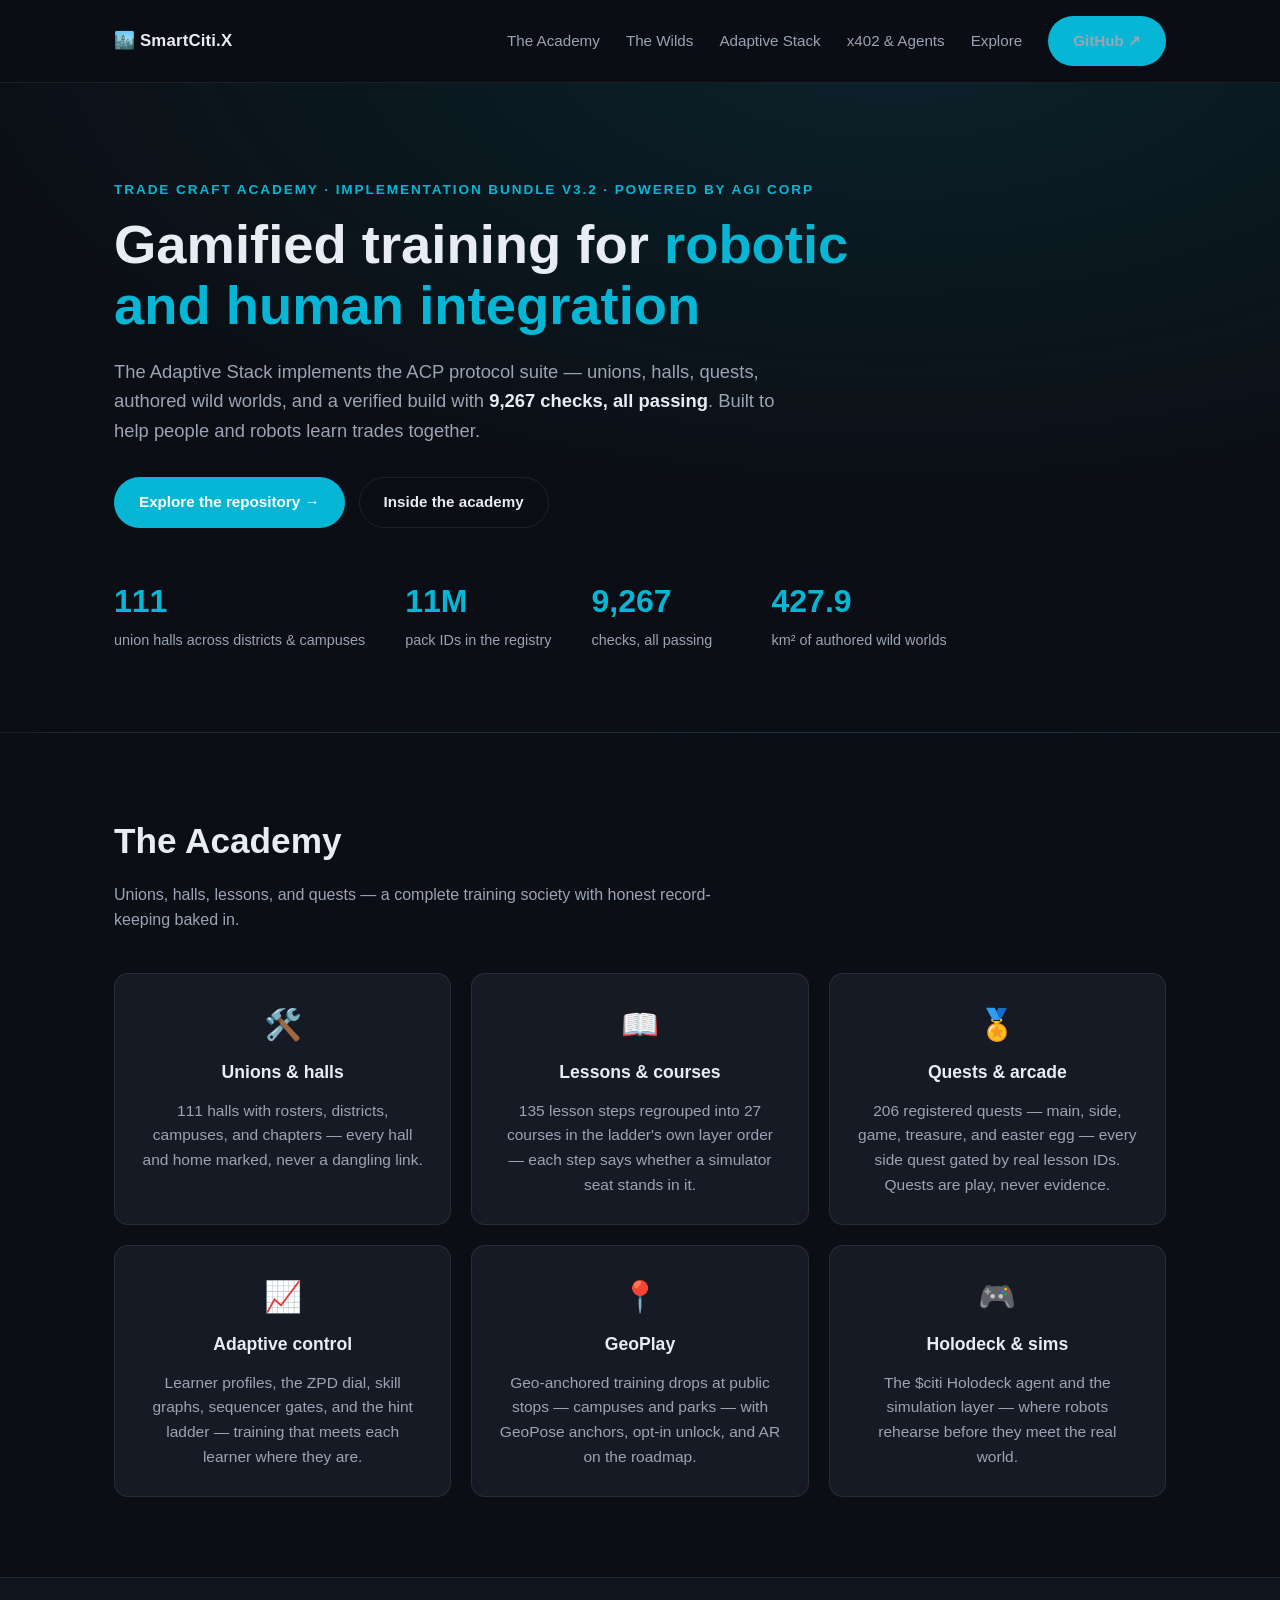
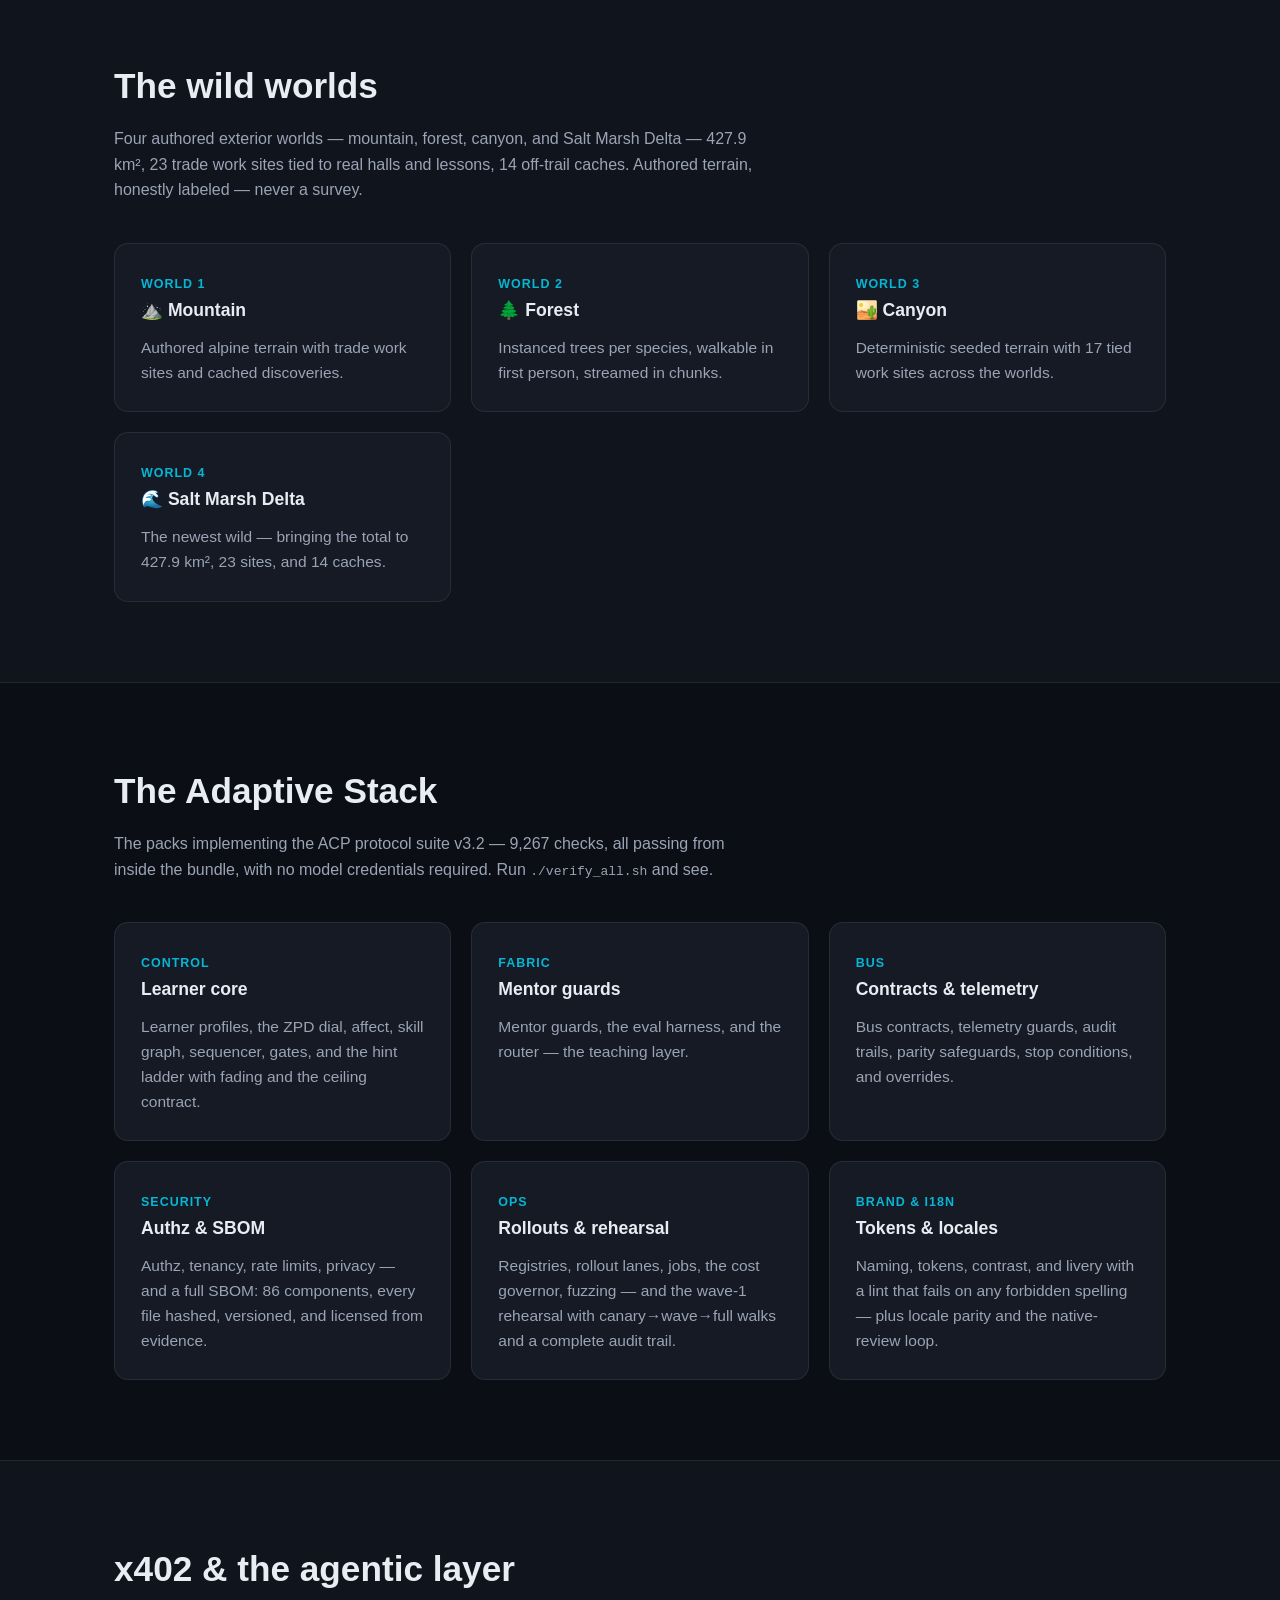
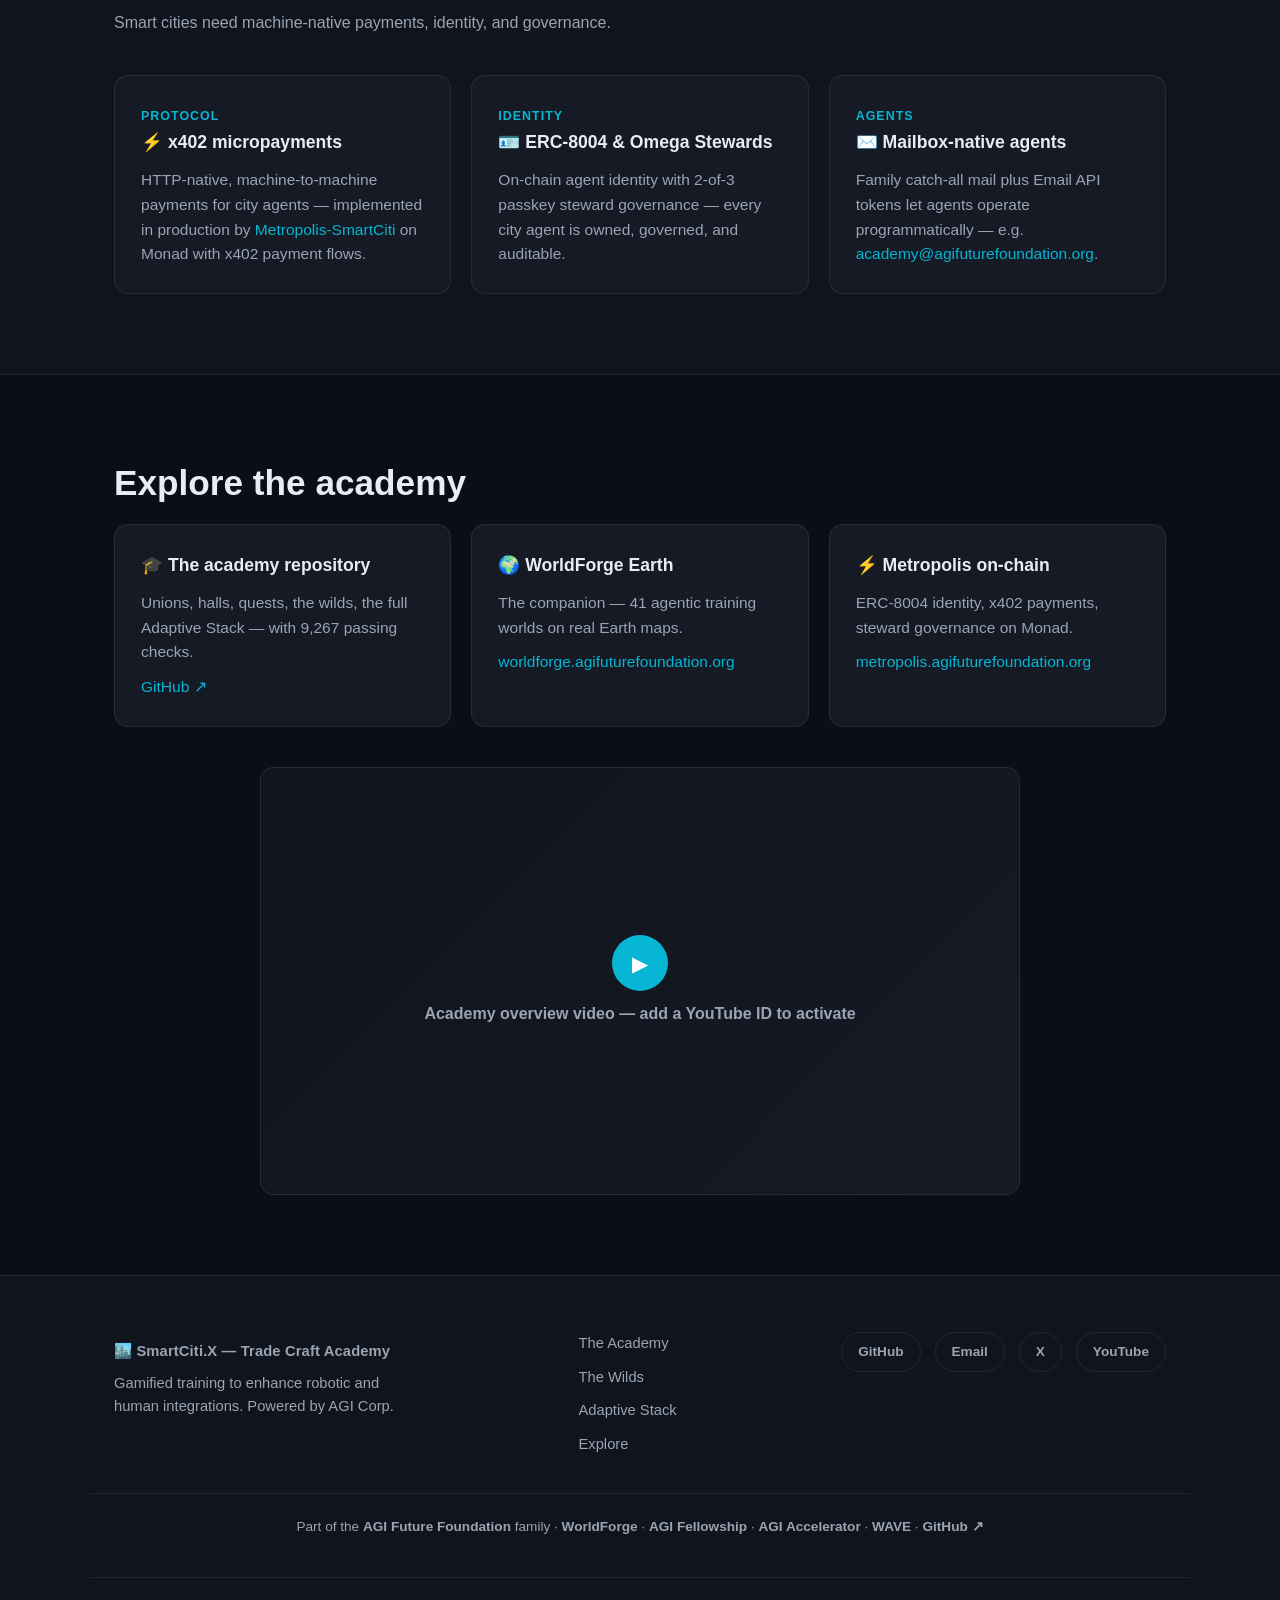
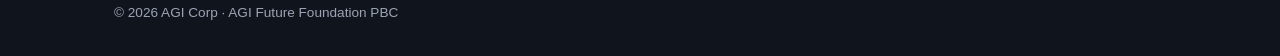
==== index.html @ 1158f3a8 "Initial commit: SmartCiti.X Trade Craft Academy site — unions, wilds, Adaptive Stack, x402 agent lay" ====
<!DOCTYPE html>
<html lang="en">
<head>
  <meta charset="UTF-8" />
  <meta name="viewport" content="width=device-width, initial-scale=1.0" />
  <title>SmartCiti.X — Trade Craft Academy</title>
  <meta name="description" content="SmartCiti.X Trade Craft Academy — gamified training to enhance robotic and human integrations. 111 union halls, authored wilds worlds, quests, and the Adaptive Stack. Powered by AGI Corp." />
  <link rel="stylesheet" href="styles.css" />
</head>
<body>
  <header class="site-header">
    <nav class="nav container">
      <a class="brand" href="#top">🏙️ SmartCiti.X</a>
      <button class="nav-toggle" aria-label="Toggle menu" aria-expanded="false"><span></span><span></span><span></span></button>
      <ul class="nav-links" id="navLinks">
        <li><a href="#academy">The Academy</a></li>
        <li><a href="#wilds">The Wilds</a></li>
        <li><a href="#stack">Adaptive Stack</a></li>
        <li><a href="#protocol">x402 &amp; Agents</a></li>
        <li><a href="#explore">Explore</a></li>
        <li><a href="https://github.com/AGIFutureFoundation/SmartCiti.X" target="_blank" rel="noopener" class="btn btn-primary">GitHub ↗</a></li>
      </ul>
    </nav>
  </header>

  <main id="top">
    <!-- HERO -->
    <section class="hero">
      <div class="container hero-inner">
        <p class="eyebrow">Trade Craft Academy · implementation bundle v3.2 · powered by AGI Corp</p>
        <h1>Gamified training for <span class="accent">robotic and human integration</span></h1>
        <p class="lead">The Adaptive Stack implements the ACP protocol suite — unions, halls, quests, authored wild worlds, and a verified build with <strong>9,267 checks, all passing</strong>. Built to help people and robots learn trades together.</p>
        <div class="hero-actions">
          <a href="https://github.com/AGIFutureFoundation/SmartCiti.X" target="_blank" rel="noopener" class="btn btn-primary">Explore the repository →</a>
          <a href="#academy" class="btn btn-ghost">Inside the academy</a>
        </div>
        <div class="stats-grid">
          <div class="stat"><span class="stat-number">111</span><span class="stat-label">union halls across districts &amp; campuses</span></div>
          <div class="stat"><span class="stat-number">11M</span><span class="stat-label">pack IDs in the registry</span></div>
          <div class="stat"><span class="stat-number">9,267</span><span class="stat-label">checks, all passing</span></div>
          <div class="stat"><span class="stat-number">427.9</span><span class="stat-label">km² of authored wild worlds</span></div>
        </div>
      </div>
    </section>

    <!-- THE ACADEMY -->
    <section id="academy" class="section">
      <div class="container">
        <h2 class="section-title">The Academy</h2>
        <p class="section-sub">Unions, halls, lessons, and quests — a complete training society with honest record-keeping baked in.</p>
        <div class="grid-3">
          <article class="card mechanism"><div class="mech-icon">🛠️</div><h3>Unions &amp; halls</h3><p>111 halls with rosters, districts, campuses, and chapters — every hall and home marked, never a dangling link.</p></article>
          <article class="card mechanism"><div class="mech-icon">📖</div><h3>Lessons &amp; courses</h3><p>135 lesson steps regrouped into 27 courses in the ladder's own layer order — each step says whether a simulator seat stands in it.</p></article>
          <article class="card mechanism"><div class="mech-icon">🏅</div><h3>Quests &amp; arcade</h3><p>206 registered quests — main, side, game, treasure, and easter egg — every side quest gated by real lesson IDs. Quests are play, never evidence.</p></article>
          <article class="card mechanism"><div class="mech-icon">📈</div><h3>Adaptive control</h3><p>Learner profiles, the ZPD dial, skill graphs, sequencer gates, and the hint ladder — training that meets each learner where they are.</p></article>
          <article class="card mechanism"><div class="mech-icon">📍</div><h3>GeoPlay</h3><p>Geo-anchored training drops at public stops — campuses and parks — with GeoPose anchors, opt-in unlock, and AR on the roadmap.</p></article>
          <article class="card mechanism"><div class="mech-icon">🎮</div><h3>Holodeck &amp; sims</h3><p>The $citi Holodeck agent and the simulation layer — where robots rehearse before they meet the real world.</p></article>
        </div>
      </div>
    </section>
    <!-- THE WILDS -->
    <section id="wilds" class="section section-alt">
      <div class="container">
        <h2 class="section-title">The wild worlds</h2>
        <p class="section-sub">Four authored exterior worlds — mountain, forest, canyon, and Salt Marsh Delta — 427.9 km², 23 trade work sites tied to real halls and lessons, 14 off-trail caches. Authored terrain, honestly labeled — never a survey.</p>
        <div class="grid-3">
          <article class="card"><span class="article-cat">World 1</span><h3>⛰️ Mountain</h3><p>Authored alpine terrain with trade work sites and cached discoveries.</p></article>
          <article class="card"><span class="article-cat">World 2</span><h3>🌲 Forest</h3><p>Instanced trees per species, walkable in first person, streamed in chunks.</p></article>
          <article class="card"><span class="article-cat">World 3</span><h3>🏜️ Canyon</h3><p>Deterministic seeded terrain with 17 tied work sites across the worlds.</p></article>
          <article class="card"><span class="article-cat">World 4</span><h3>🌊 Salt Marsh Delta</h3><p>The newest wild — bringing the total to 427.9 km², 23 sites, and 14 caches.</p></article>
        </div>
      </div>
    </section>

    <!-- THE ADAPTIVE STACK -->
    <section id="stack" class="section">
      <div class="container">
        <h2 class="section-title">The Adaptive Stack</h2>
        <p class="section-sub">The packs implementing the ACP protocol suite v3.2 — 9,267 checks, all passing from inside the bundle, with no model credentials required. Run <code>./verify_all.sh</code> and see.</p>
        <div class="grid-3">
          <article class="card"><span class="article-cat">Control</span><h3>Learner core</h3><p>Learner profiles, the ZPD dial, affect, skill graph, sequencer, gates, and the hint ladder with fading and the ceiling contract.</p></article>
          <article class="card"><span class="article-cat">Fabric</span><h3>Mentor guards</h3><p>Mentor guards, the eval harness, and the router — the teaching layer.</p></article>
          <article class="card"><span class="article-cat">Bus</span><h3>Contracts &amp; telemetry</h3><p>Bus contracts, telemetry guards, audit trails, parity safeguards, stop conditions, and overrides.</p></article>
          <article class="card"><span class="article-cat">Security</span><h3>Authz &amp; SBOM</h3><p>Authz, tenancy, rate limits, privacy — and a full SBOM: 86 components, every file hashed, versioned, and licensed from evidence.</p></article>
          <article class="card"><span class="article-cat">Ops</span><h3>Rollouts &amp; rehearsal</h3><p>Registries, rollout lanes, jobs, the cost governor, fuzzing — and the wave-1 rehearsal with canary→wave→full walks and a complete audit trail.</p></article>
          <article class="card"><span class="article-cat">Brand &amp; i18n</span><h3>Tokens &amp; locales</h3><p>Naming, tokens, contrast, and livery with a lint that fails on any forbidden spelling — plus locale parity and the native-review loop.</p></article>
        </div>
      </div>
    </section>

    <!-- x402 & AGENTS -->
    <section id="protocol" class="section section-alt">
      <div class="container">
        <h2 class="section-title">x402 &amp; the agentic layer</h2>
        <p class="section-sub">Smart cities need machine-native payments, identity, and governance.</p>
        <div class="grid-3">
          <article class="card"><span class="article-cat">Protocol</span><h3>⚡ x402 micropayments</h3><p>HTTP-native, machine-to-machine payments for city agents — implemented in production by <a href="https://github.com/AGIFutureFoundation/Metropolis-SmartCiti" target="_blank" rel="noopener">Metropolis-SmartCiti</a> on Monad with x402 payment flows.</p></article>
          <article class="card"><span class="article-cat">Identity</span><h3>🪪 ERC-8004 &amp; Omega Stewards</h3><p>On-chain agent identity with 2-of-3 passkey steward governance — every city agent is owned, governed, and auditable.</p></article>
          <article class="card"><span class="article-cat">Agents</span><h3>✉️ Mailbox-native agents</h3><p>Family catch-all mail plus Email API tokens let agents operate programmatically — e.g. <a href="mailto:academy@agifuturefoundation.org">academy@agifuturefoundation.org</a>.</p></article>
        </div>
      </div>
    </section>
    <!-- EXPLORE -->
    <section id="explore" class="section">
      <div class="container">
        <h2 class="section-title">Explore the academy</h2>
        <div class="grid-3">
          <article class="card"><h3>🎓 The academy repository</h3><p>Unions, halls, quests, the wilds, the full Adaptive Stack — with 9,267 passing checks.</p><p style="margin-top:10px"><a href="https://github.com/AGIFutureFoundation/SmartCiti.X" target="_blank" rel="noopener">GitHub ↗</a></p></article>
          <article class="card"><h3>🌍 WorldForge Earth</h3><p>The companion — 41 agentic training worlds on real Earth maps.</p><p style="margin-top:10px"><a href="https://worldforge.agifuturefoundation.org">worldforge.agifuturefoundation.org</a></p></article>
          <article class="card"><h3>⚡ Metropolis on-chain</h3><p>ERC-8004 identity, x402 payments, steward governance on Monad.</p><p style="margin-top:10px"><a href="https://metropolis.agifuturefoundation.org">metropolis.agifuturefoundation.org</a></p></article>
        </div>
        <div class="embed-card" data-youtube-id="" style="max-width:760px;margin:40px auto 0">
          <div class="embed-facade"><span class="embed-play">▶</span><p>Academy overview video — add a YouTube ID to activate</p></div>
        </div>
      </div>
    </section>
  </main>

  <footer class="site-footer">
    <div class="container footer-inner">
      <div class="footer-brand">
        <p class="brand">🏙️ SmartCiti.X — Trade Craft Academy</p>
        <p>Gamified training to enhance robotic and human integrations. Powered by AGI Corp.</p>
      </div>
      <nav class="footer-nav">
        <a href="#academy">The Academy</a><a href="#wilds">The Wilds</a><a href="#stack">Adaptive Stack</a><a href="#explore">Explore</a>
      </nav>
      <div class="social-links">
        <a href="https://github.com/AGIFutureFoundation/SmartCiti.X" aria-label="GitHub" rel="noopener" target="_blank">GitHub</a>
        <a href="mailto:academy@agifuturefoundation.org">Email</a>
        <a href="#" aria-label="X (Twitter)" rel="noopener" target="_blank">X</a>
        <a href="#" aria-label="YouTube" rel="noopener" target="_blank">YouTube</a>
      </div>
    </div>
    <div class="container family-bar">
      <p>Part of the <a href="https://agifuturefoundation.org">AGI Future Foundation</a> family · <a href="https://worldforge.agifuturefoundation.org">WorldForge</a> · <a href="https://agifellowship.church">AGI Fellowship</a> · <a href="https://agi.lease">AGI Accelerator</a> · <a href="https://bioacoustics.cloud">WAVE</a> · <a href="https://github.com/AGIFutureFoundation">GitHub ↗</a></p>
    </div>
    <div class="container footer-bottom"><p>© 2026 AGI Corp · AGI Future Foundation PBC</p></div>
  </footer>
  <script src="script.js"></script>
</body>
</html>
---- styles.css ----
/* ============ AGI Future Foundation — shared site styles ============ */
:root {
  --accent: #06b6d4;
  --accent-soft: rgba(6, 182, 212, 0.12);
  --bg: #0b0e14;
  --bg-alt: #10141d;
  --panel: #151a24;
  --border: rgba(255, 255, 255, 0.08);
  --text: #e8ecf3;
  --text-muted: #9aa4b5;
  --danger: #ff6b6b;
  --success: #2ecc8f;
  --radius: 14px;
  --maxw: 1100px;
}
* { margin: 0; padding: 0; box-sizing: border-box; }
html { scroll-behavior: smooth; }
body {
  font-family: "Inter", -apple-system, BlinkMacSystemFont, "Segoe UI", Roboto, sans-serif;
  background: var(--bg); color: var(--text); line-height: 1.6;
  -webkit-font-smoothing: antialiased;
}
.container { max-width: var(--maxw); margin: 0 auto; padding: 0 24px; }
a { color: var(--accent); text-decoration: none; }
.accent { color: var(--accent); }

/* ---- Header / Nav ---- */
.site-header {
  position: sticky; top: 0; z-index: 50;
  background: rgba(11, 14, 20, 0.85); backdrop-filter: blur(12px);
  border-bottom: 1px solid var(--border);
}
.nav { display: flex; align-items: center; justify-content: space-between; padding: 16px 24px; }
.brand { font-weight: 700; color: var(--text); font-size: 1.05rem; letter-spacing: 0.01em; }
.nav-links { display: flex; align-items: center; gap: 26px; list-style: none; }
.nav-links a { color: var(--text-muted); font-size: 0.95rem; transition: color 0.2s; }
.nav-links a:hover { color: var(--text); }
.nav-toggle { display: none; background: none; border: 0; cursor: pointer; }
.nav-toggle span { display: block; width: 22px; height: 2px; background: var(--text); margin: 5px 0; }

/* ---- Buttons ---- */
.btn {
  display: inline-block; padding: 12px 24px; border-radius: 999px;
  font-weight: 600; font-size: 0.95rem; border: 1px solid transparent;
  cursor: pointer; transition: transform 0.15s, background 0.2s, border-color 0.2s;
}
.btn:hover { transform: translateY(-2px); }
.btn-primary { background: var(--accent); color: #fff; }
.btn-primary:hover { background: var(--accent); filter: brightness(1.1); }
.btn-ghost { border-color: var(--border); color: var(--text); }
.btn-ghost:hover { border-color: var(--accent); color: var(--accent); }

/* ---- Hero ---- */
.hero {
  padding: 96px 0 80px;
  background:
    radial-gradient(1000px 500px at 70% -10%, var(--accent-soft), transparent),
    var(--bg);
  border-bottom: 1px solid var(--border);
}
.eyebrow { color: var(--accent); font-size: 0.85rem; font-weight: 600; text-transform: uppercase; letter-spacing: 0.14em; margin-bottom: 14px; }
.hero h1 { font-size: clamp(2.2rem, 5vw, 3.4rem); line-height: 1.12; margin-bottom: 20px; max-width: 760px; }
.lead { color: var(--text-muted); font-size: 1.15rem; max-width: 680px; margin-bottom: 32px; }
.lead strong { color: var(--text); }
.hero-actions { display: flex; gap: 14px; flex-wrap: wrap; margin-bottom: 48px; }
.stats-grid { display: flex; gap: 40px; flex-wrap: wrap; }
.stat { min-width: 140px; }
.stat-number { display: block; font-size: 2rem; font-weight: 800; color: var(--accent); }
.stat-label { color: var(--text-muted); font-size: 0.9rem; }

/* ---- Sections ---- */
.section { padding: 80px 0; }
.section-alt { background: var(--bg-alt); border-block: 1px solid var(--border); }
.section-title { font-size: clamp(1.6rem, 3.4vw, 2.2rem); margin-bottom: 12px; }
.section-sub { color: var(--text-muted); max-width: 640px; margin-bottom: 40px; }

/* ---- Cards & grids ---- */
.grid-3 { display: grid; grid-template-columns: repeat(3, 1fr); gap: 20px; }
.split { display: grid; grid-template-columns: 1fr 1fr; gap: 20px; }
.card {
  background: var(--panel); border: 1px solid var(--border);
  border-radius: var(--radius); padding: 26px;
}
.card h3 { margin-bottom: 12px; font-size: 1.1rem; }
.card p, .card li { color: var(--text-muted); font-size: 0.97rem; }
.card ul { padding-left: 18px; display: grid; gap: 8px; }
.card-danger { border-color: rgba(255, 107, 107, 0.35); }
.card-danger h3 { color: var(--danger); }
.card-success { border-color: rgba(46, 204, 143, 0.35); }
.card-success h3 { color: var(--success); }
.mechanism { text-align: center; }
.mech-icon { font-size: 1.9rem; color: var(--accent); margin-bottom: 10px; }
.card h4 { margin-bottom: 6px; color: var(--accent); }

/* ---- Tiers ---- */
.tiers { display: flex; flex-direction: column; align-items: center; gap: 10px; margin-bottom: 48px; }
.tier {
  width: min(560px, 100%); text-align: center;
  background: var(--panel); border: 1px solid var(--border);
  border-radius: var(--radius); padding: 22px 26px;
}
.tier-tag { color: var(--accent); font-size: 0.78rem; font-weight: 700; text-transform: uppercase; letter-spacing: 0.12em; }
.tier h3 { font-size: 1.15rem; margin: 6px 0; }
.tier p { color: var(--text-muted); font-size: 0.93rem; }
.tier-arrow { color: var(--accent); font-size: 1.3rem; }
.share-structure { margin-top: 8px; }
.share-structure h3 { margin-bottom: 16px; }

/* ---- Chips ---- */
.chips { display: flex; gap: 10px; flex-wrap: wrap; justify-content: center; margin-top: 10px; }
.chip {
  background: var(--accent-soft); color: var(--accent);
  padding: 6px 14px; border-radius: 999px; font-size: 0.82rem; font-weight: 600;
}
.invest-badges { display: flex; gap: 10px; flex-wrap: wrap; margin-bottom: 32px; }
/* ---- Articles ---- */
.article-list { display: grid; gap: 12px; }
.article-row {
  display: grid; grid-template-columns: 170px 1fr auto; align-items: center; gap: 18px;
  background: var(--panel); border: 1px solid var(--border);
  border-radius: var(--radius); padding: 16px 22px;
  color: var(--text); transition: border-color 0.2s, transform 0.15s;
}
.article-row:hover { border-color: var(--accent); transform: translateX(4px); }
.article-cat { color: var(--accent); font-size: 0.78rem; font-weight: 700; text-transform: uppercase; letter-spacing: 0.08em; }
.article-title { font-size: 0.98rem; font-weight: 600; }
.article-cta { color: var(--text-muted); font-size: 0.85rem; white-space: nowrap; }

/* ---- Embeds (lazy YouTube etc.) ---- */
.embed-card {
  background: var(--panel); border: 1px solid var(--border);
  border-radius: var(--radius); overflow: hidden;
}
.embed-facade {
  aspect-ratio: 16 / 9; display: flex; flex-direction: column;
  align-items: center; justify-content: center; gap: 10px; cursor: pointer;
  background: linear-gradient(135deg, var(--bg-alt), var(--panel));
}
.embed-play {
  width: 56px; height: 56px; border-radius: 50%;
  background: var(--accent); color: #fff;
  display: grid; place-items: center; font-size: 1.3rem;
}
.embed-facade p { color: var(--text-muted); font-weight: 600; padding: 0 16px; text-align: center; }
.embed-card iframe { width: 100%; aspect-ratio: 16 / 9; border: 0; display: block; }

/* ---- Forms ---- */
.contact-form { display: grid; gap: 18px; max-width: 640px; }
.form-row { display: grid; grid-template-columns: 1fr 1fr; gap: 18px; }
.contact-form label { display: grid; gap: 8px; font-weight: 600; font-size: 0.92rem; }
.contact-form input, .contact-form select, .contact-form textarea {
  background: var(--bg); border: 1px solid var(--border); border-radius: 10px;
  color: var(--text); padding: 12px 14px; font: inherit; width: 100%;
}
.contact-form input:focus, .contact-form select:focus, .contact-form textarea:focus {
  outline: 2px solid var(--accent); outline-offset: 1px; border-color: var(--accent);
}
.form-note { color: var(--success); font-size: 0.92rem; }

/* ---- Footer ---- */
.site-footer { background: var(--bg-alt); border-top: 1px solid var(--border); padding: 56px 0 32px; }
.footer-inner { display: flex; justify-content: space-between; gap: 40px; flex-wrap: wrap; }
.footer-brand p { color: var(--text-muted); font-size: 0.92rem; max-width: 300px; margin-top: 8px; }
.footer-nav { display: grid; gap: 10px; }
.footer-nav a { color: var(--text-muted); font-size: 0.92rem; }
.footer-nav a:hover { color: var(--text); }
.social-links { display: flex; gap: 14px; flex-wrap: wrap; align-items: flex-start; }
.social-links a {
  color: var(--text-muted); border: 1px solid var(--border);
  padding: 8px 16px; border-radius: 999px; font-size: 0.85rem; font-weight: 600;
  transition: color 0.2s, border-color 0.2s;
}
.social-links a:hover { color: var(--accent); border-color: var(--accent); }
.footer-bottom { margin-top: 40px; padding-top: 24px; border-top: 1px solid var(--border); }
.footer-bottom p { color: var(--text-muted); font-size: 0.85rem; }

/* ---- Responsive ---- */
@media (max-width: 900px) {
  .grid-3 { grid-template-columns: 1fr; }
  .split { grid-template-columns: 1fr; }
  .article-row { grid-template-columns: 1fr; gap: 6px; }
  .article-cta { display: none; }
}
@media (max-width: 720px) {
  .nav-toggle { display: block; }
  .nav-links {
    display: none; position: absolute; top: 100%; left: 0; right: 0;
    flex-direction: column; gap: 4px; padding: 18px 24px 24px;
    background: var(--bg); border-bottom: 1px solid var(--border);
  }
  .nav-links.open { display: flex; }
  .nav-links li { width: 100%; }
  .nav-links a { display: block; padding: 10px 0; }
  .form-row { grid-template-columns: 1fr; }
  .stats-grid { gap: 24px; }
}

/* ---- Family bar (unified branding across all AGIF sites) ---- */
.family-bar {
  margin-top: 36px; padding-top: 22px; border-top: 1px solid var(--border);
  display: flex; gap: 10px 18px; flex-wrap: wrap; align-items: center; justify-content: center;
}
.family-bar p { color: var(--text-muted); font-size: 0.85rem; }
.family-bar a { color: var(--text-muted); font-weight: 600; }
.family-bar a:hover { color: var(--accent); }
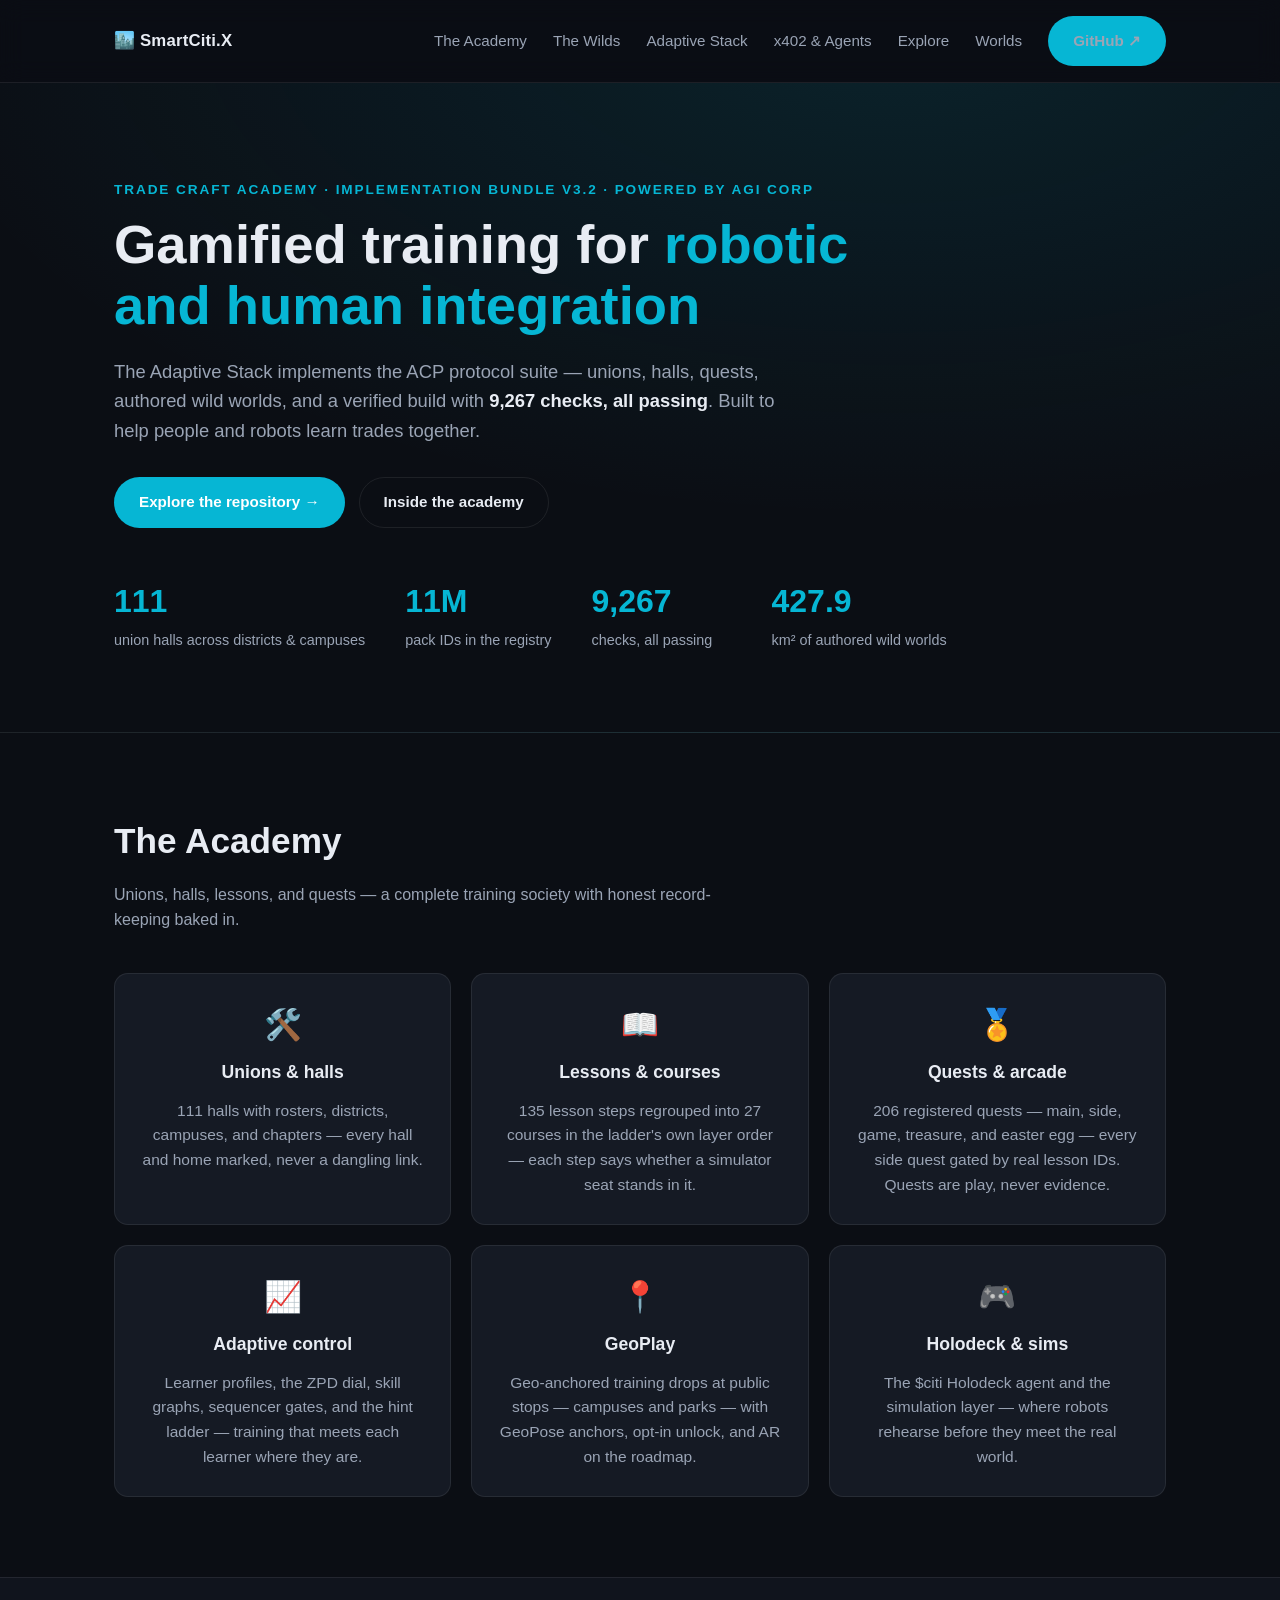
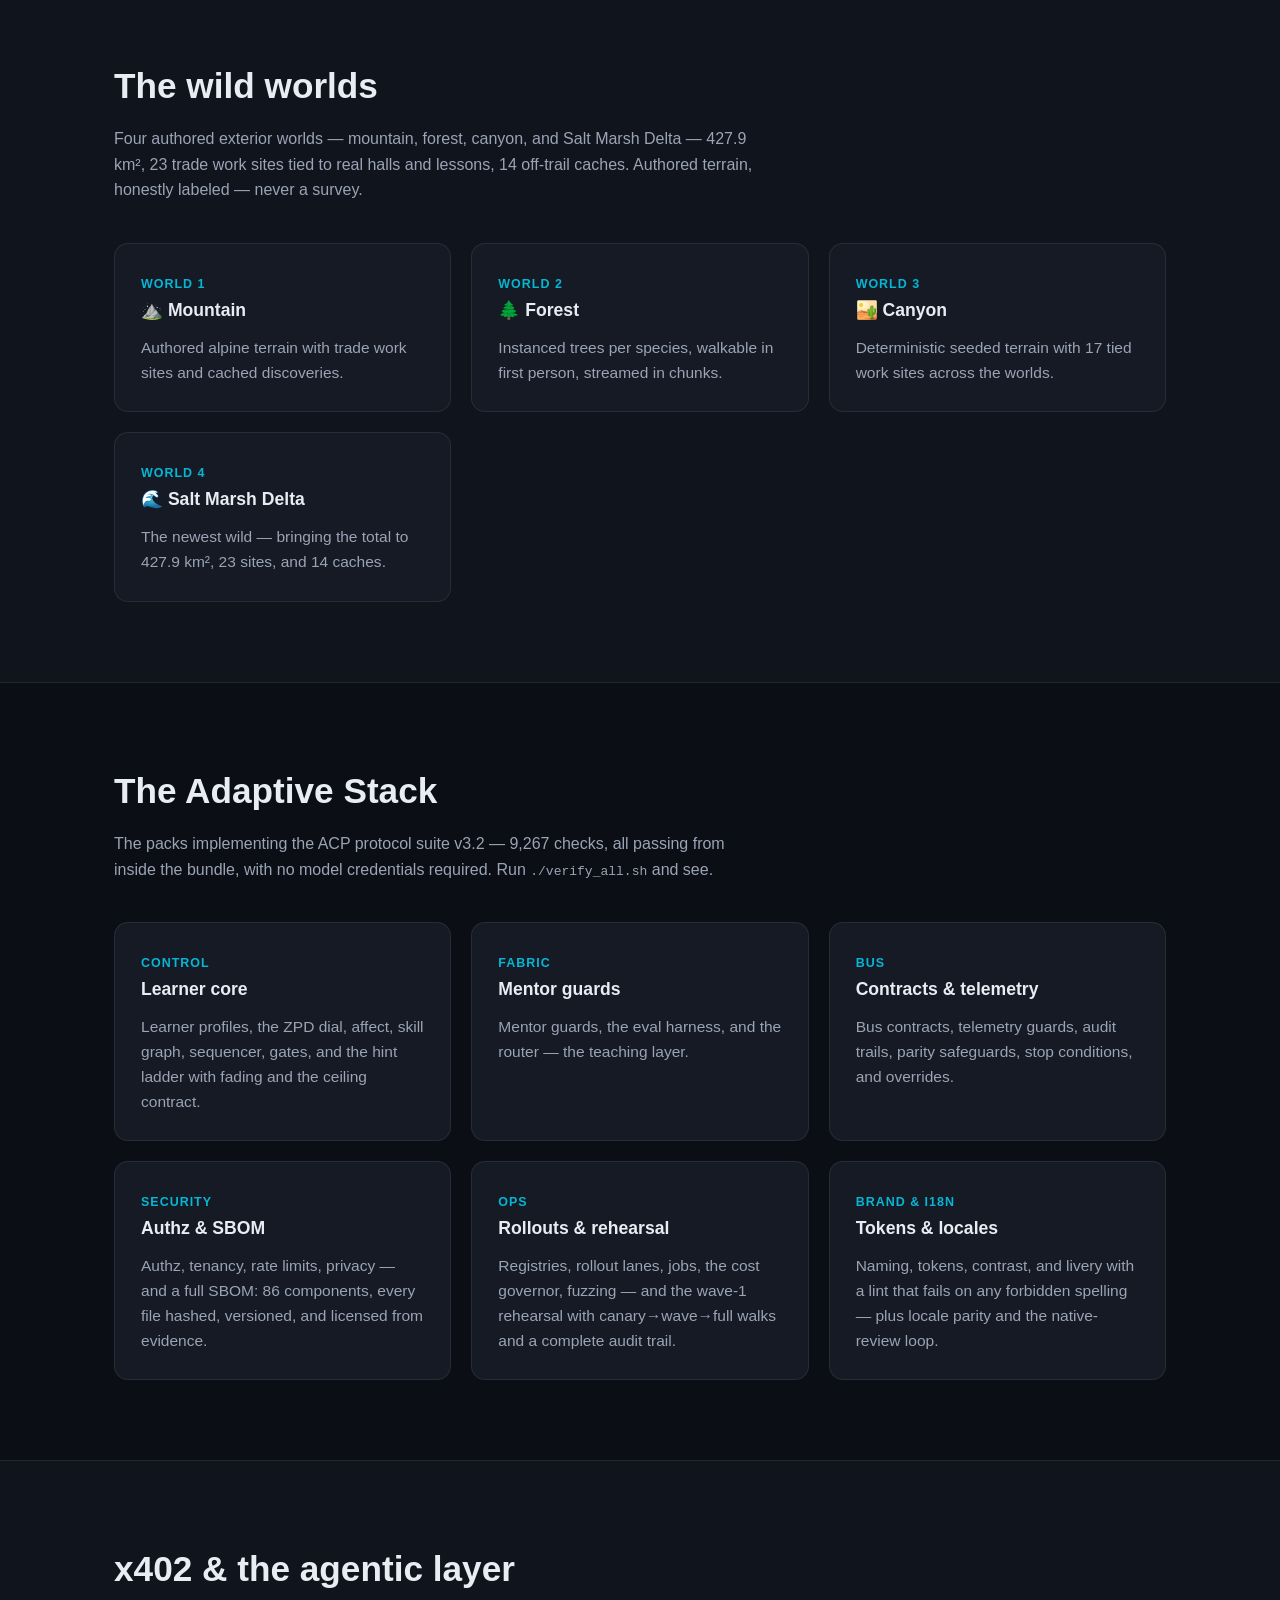
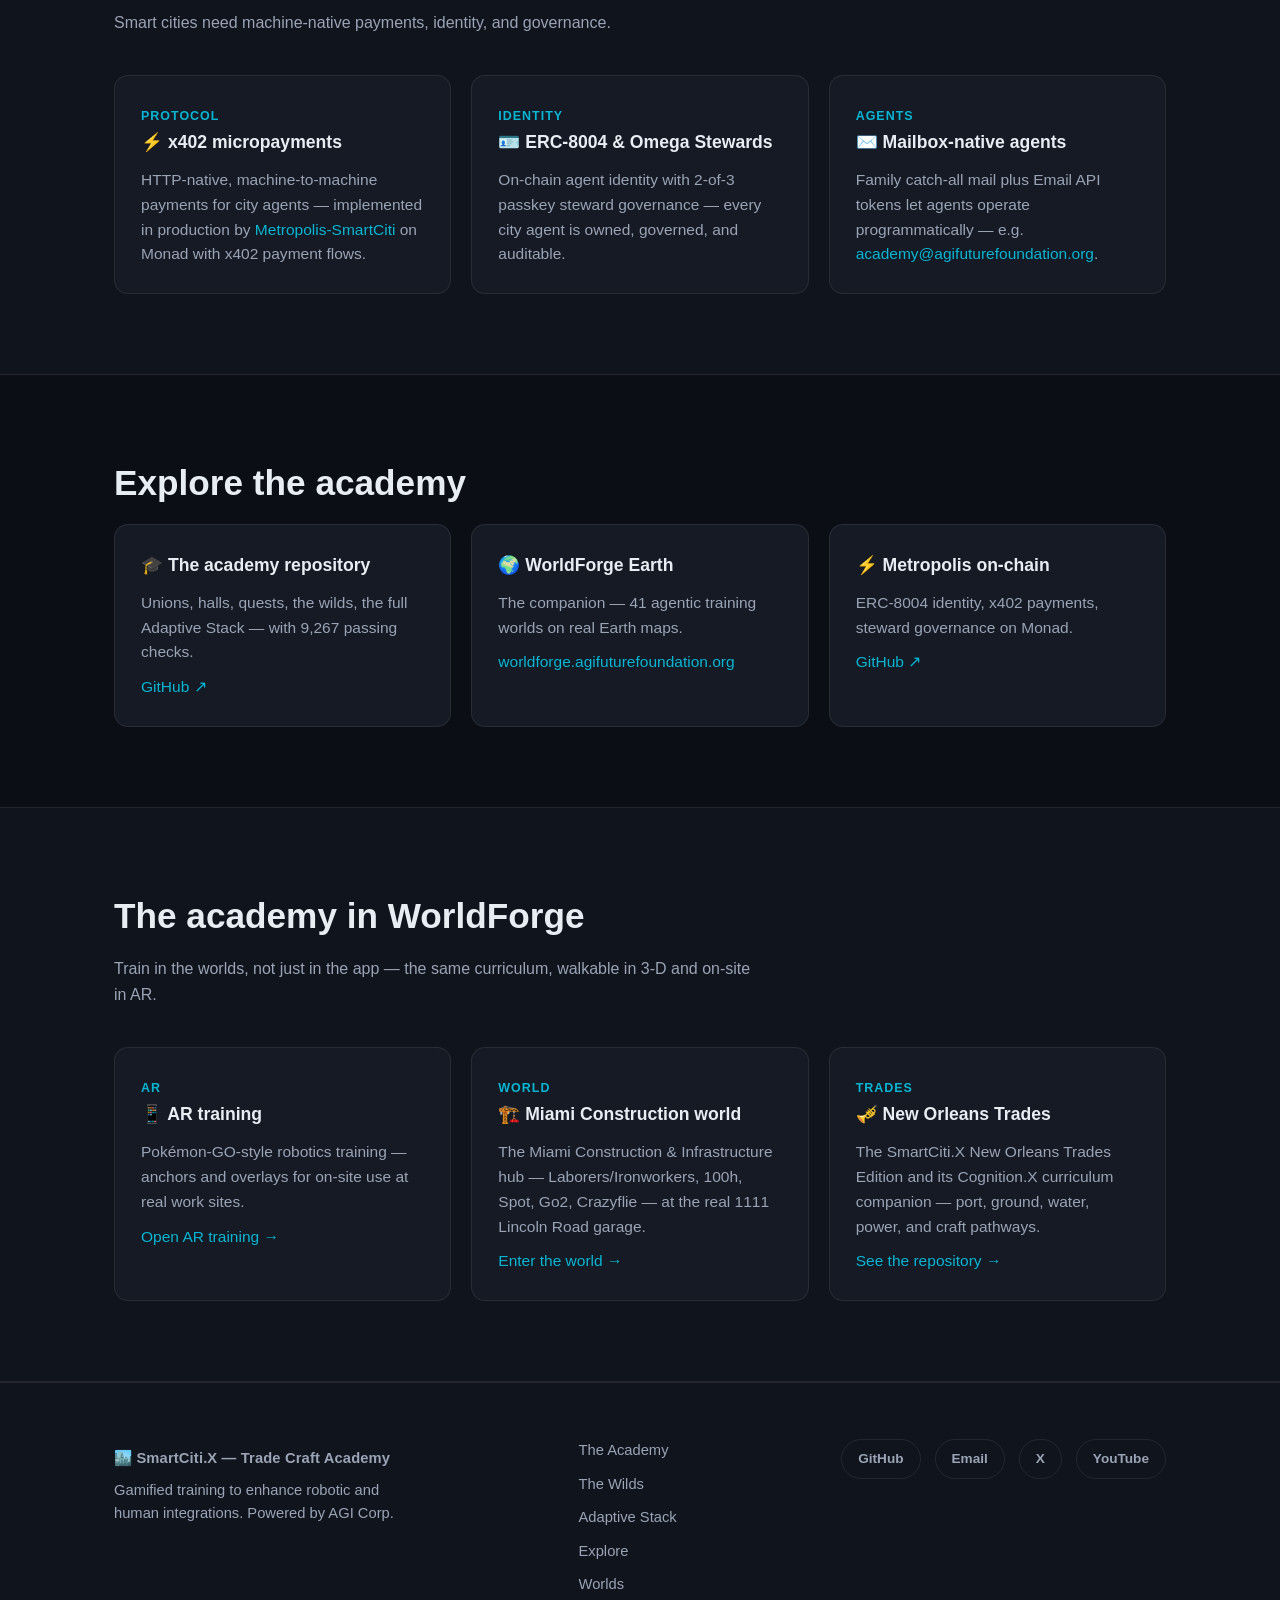
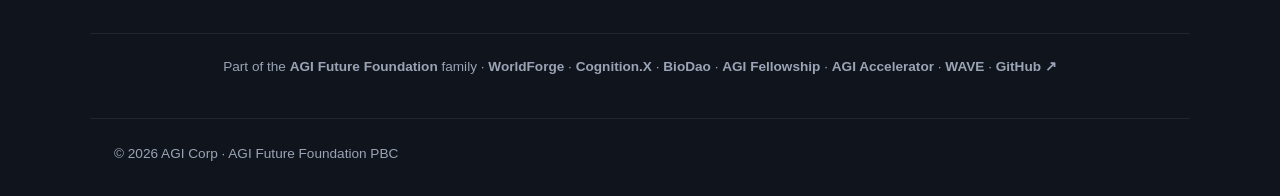
==== commit 082bc4ca: "SmartCiti.X: AR/VR worlds section, family links, CNAME Replace the placeholder embed with a Worlds s" ====
--- a/index.html
+++ b/index.html
@@ -5,6 +5,14 @@
   <meta name="viewport" content="width=device-width, initial-scale=1.0" />
   <title>SmartCiti.X — Trade Craft Academy</title>
   <meta name="description" content="SmartCiti.X Trade Craft Academy — gamified training to enhance robotic and human integrations. 111 union halls, authored wilds worlds, quests, and the Adaptive Stack. Powered by AGI Corp." />
+  <meta property="og:title" content="SmartCiti.X — Trade Craft Academy" />
+  <meta property="og:description" content="SmartCiti.X Trade Craft Academy — gamified training to enhance robotic and human integrations. 111 union halls, authored wilds worlds, quests, and the Adaptive Stack. Powered by AGI Corp." />
+  <meta property="og:type" content="website" />
+  <meta property="og:url" content="https://smartciti.x.agifuturefoundation.org" />
+  <meta name="twitter:card" content="summary_large_image" />
+  <meta name="twitter:title" content="SmartCiti.X — Trade Craft Academy" />
+  <meta name="theme-color" content="#0b0e14" />
+  <link rel="icon" href="data:image/svg+xml,%3Csvg xmlns='http://www.w3.org/2000/svg' viewBox='0 0 32 32'%3E%3Ccircle cx='16' cy='16' r='14' fill='%2306b6d4'/%3E%3C/svg%3E" />
   <link rel="stylesheet" href="styles.css" />
 </head>
 <body>
@@ -18,6 +26,7 @@
         <li><a href="#stack">Adaptive Stack</a></li>
         <li><a href="#protocol">x402 &amp; Agents</a></li>
         <li><a href="#explore">Explore</a></li>
+        <li><a href="#worlds">Worlds</a></li>
         <li><a href="https://github.com/AGIFutureFoundation/SmartCiti.X" target="_blank" rel="noopener" class="btn btn-primary">GitHub ↗</a></li>
       </ul>
     </nav>
@@ -107,10 +116,20 @@
         <div class="grid-3">
           <article class="card"><h3>🎓 The academy repository</h3><p>Unions, halls, quests, the wilds, the full Adaptive Stack — with 9,267 passing checks.</p><p style="margin-top:10px"><a href="https://github.com/AGIFutureFoundation/SmartCiti.X" target="_blank" rel="noopener">GitHub ↗</a></p></article>
           <article class="card"><h3>🌍 WorldForge Earth</h3><p>The companion — 41 agentic training worlds on real Earth maps.</p><p style="margin-top:10px"><a href="https://worldforge.agifuturefoundation.org">worldforge.agifuturefoundation.org</a></p></article>
-          <article class="card"><h3>⚡ Metropolis on-chain</h3><p>ERC-8004 identity, x402 payments, steward governance on Monad.</p><p style="margin-top:10px"><a href="https://metropolis.agifuturefoundation.org">metropolis.agifuturefoundation.org</a></p></article>
+          <article class="card"><h3>⚡ Metropolis on-chain</h3><p>ERC-8004 identity, x402 payments, steward governance on Monad.</p><p style="margin-top:10px"><a href="https://github.com/AGIFutureFoundation/Metropolis-SmartCiti" target="_blank" rel="noopener">GitHub ↗</a></p></article>
         </div>
-        <div class="embed-card" data-youtube-id="" style="max-width:760px;margin:40px auto 0">
-          <div class="embed-facade"><span class="embed-play">▶</span><p>Academy overview video — add a YouTube ID to activate</p></div>
+      </div>
+    </section>
+
+    <!-- WORLDS / AR-VR -->
+    <section id="worlds" class="section section-alt">
+      <div class="container">
+        <h2 class="section-title">The academy in WorldForge</h2>
+        <p class="section-sub">Train in the worlds, not just in the app — the same curriculum, walkable in 3-D and on-site in AR.</p>
+        <div class="grid-3">
+          <article class="card"><span class="article-cat">AR</span><h3>📱 AR training</h3><p>Pokémon-GO-style robotics training — anchors and overlays for on-site use at real work sites.</p><p style="margin-top:10px"><a href="https://agifuturefoundation.github.io/WorldForge-Browser/earth/ar-training.html" target="_blank" rel="noopener">Open AR training →</a></p></article>
+          <article class="card"><span class="article-cat">World</span><h3>🏗️ Miami Construction world</h3><p>The Miami Construction &amp; Infrastructure hub — Laborers/Ironworkers, 100h, Spot, Go2, Crazyflie — at the real 1111 Lincoln Road garage.</p><p style="margin-top:10px"><a href="https://agifuturefoundation.github.io/WorldForge-Browser/earth/world.html?world=s12-parking-smart-x" target="_blank" rel="noopener">Enter the world →</a></p></article>
+          <article class="card"><span class="article-cat">Trades</span><h3>🎺 New Orleans Trades</h3><p>The SmartCiti.X New Orleans Trades Edition and its Cognition.X curriculum companion — port, ground, water, power, and craft pathways.</p><p style="margin-top:10px"><a href="https://github.com/AGIFutureFoundation/SmartCiti.X" target="_blank" rel="noopener">See the repository →</a></p></article>
         </div>
       </div>
     </section>
@@ -123,7 +142,7 @@
         <p>Gamified training to enhance robotic and human integrations. Powered by AGI Corp.</p>
       </div>
       <nav class="footer-nav">
-        <a href="#academy">The Academy</a><a href="#wilds">The Wilds</a><a href="#stack">Adaptive Stack</a><a href="#explore">Explore</a>
+        <a href="#academy">The Academy</a><a href="#wilds">The Wilds</a><a href="#stack">Adaptive Stack</a><a href="#explore">Explore</a><a href="#worlds">Worlds</a>
       </nav>
       <div class="social-links">
         <a href="https://github.com/AGIFutureFoundation/SmartCiti.X" aria-label="GitHub" rel="noopener" target="_blank">GitHub</a>
@@ -133,7 +152,7 @@
       </div>
     </div>
     <div class="container family-bar">
-      <p>Part of the <a href="https://agifuturefoundation.org">AGI Future Foundation</a> family · <a href="https://worldforge.agifuturefoundation.org">WorldForge</a> · <a href="https://agifellowship.church">AGI Fellowship</a> · <a href="https://agi.lease">AGI Accelerator</a> · <a href="https://bioacoustics.cloud">WAVE</a> · <a href="https://github.com/AGIFutureFoundation">GitHub ↗</a></p>
+      <p>Part of the <a href="https://agifuturefoundation.org">AGI Future Foundation</a> family · <a href="https://worldforge.agifuturefoundation.org">WorldForge</a> · <a href="https://cognition.x.agifuturefoundation.org">Cognition.X</a> · <a href="https://biodao.agifuturefoundation.org">BioDao</a> · <a href="https://agifellowship.church">AGI Fellowship</a> · <a href="https://agi.lease">AGI Accelerator</a> · <a href="https://bioacoustics.cloud">WAVE</a> · <a href="https://github.com/AGIFutureFoundation">GitHub ↗</a></p>
     </div>
     <div class="container footer-bottom"><p>© 2026 AGI Corp · AGI Future Foundation PBC</p></div>
   </footer>
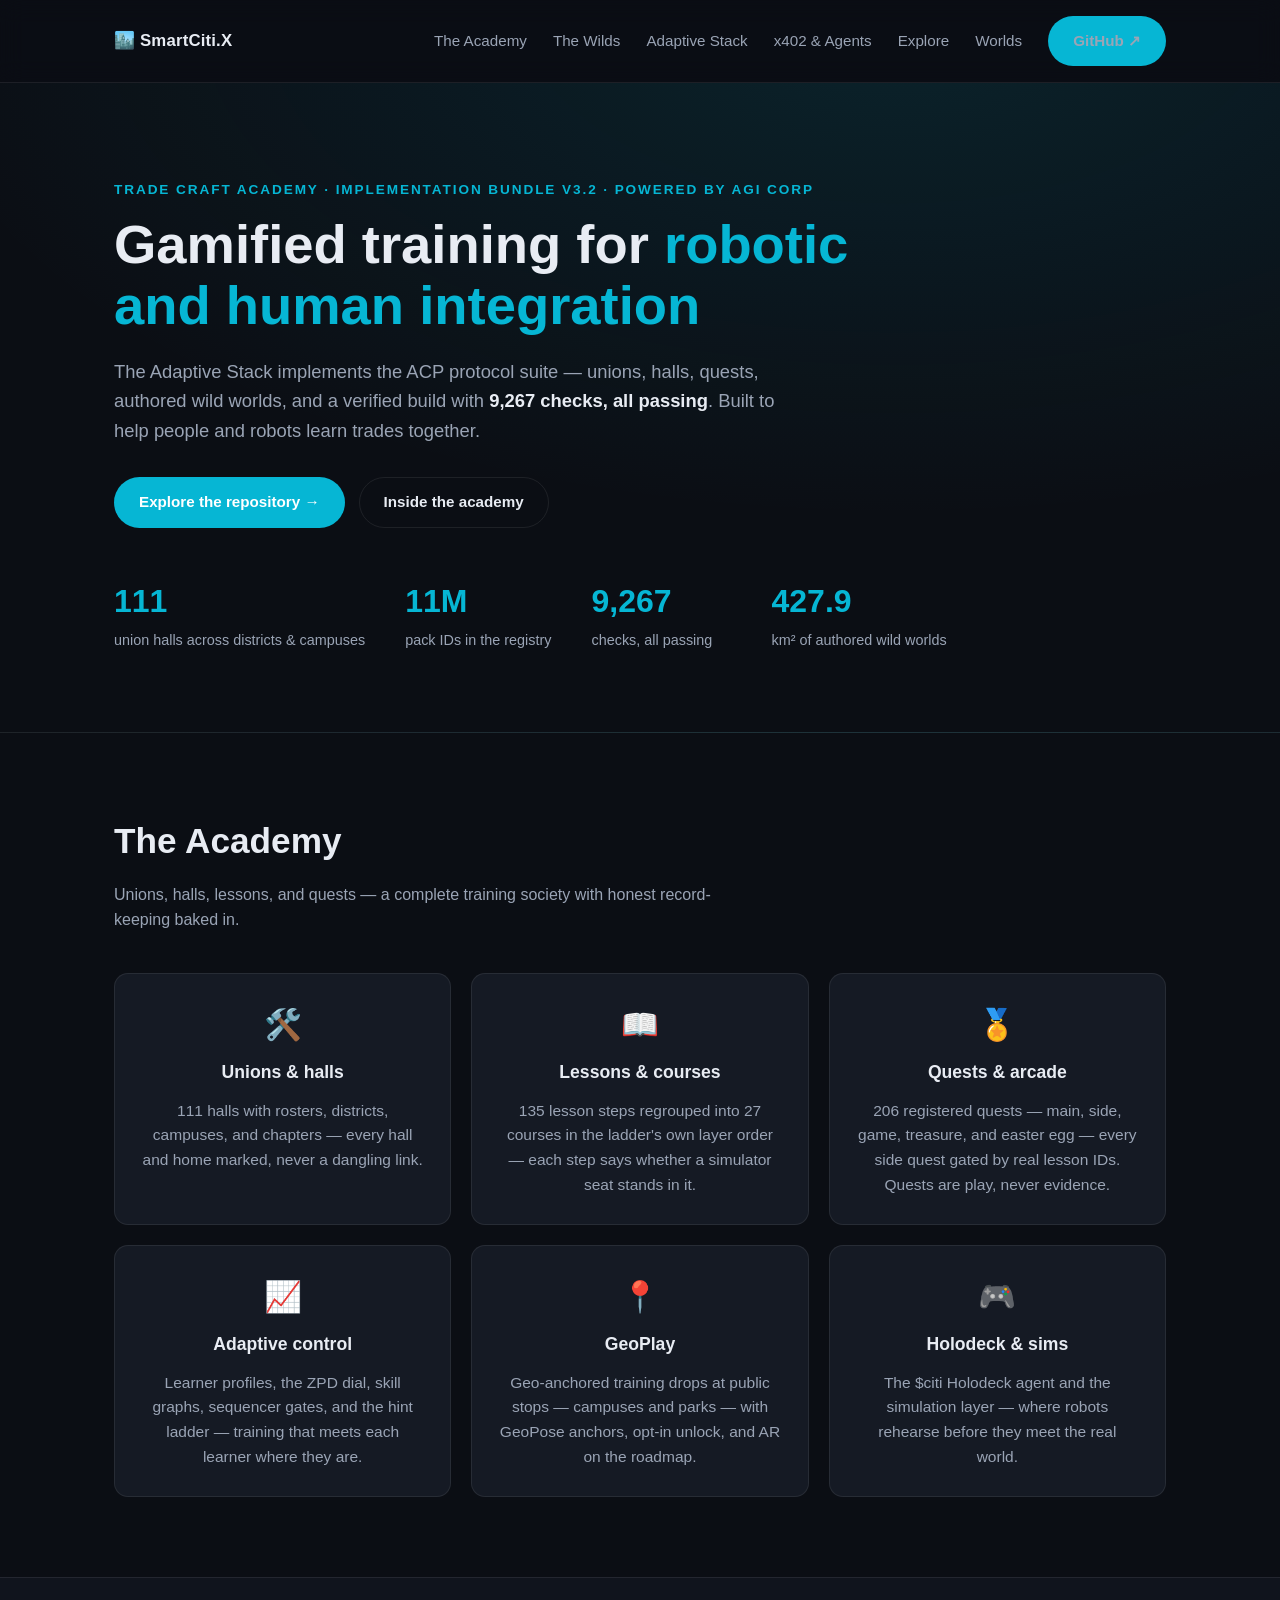
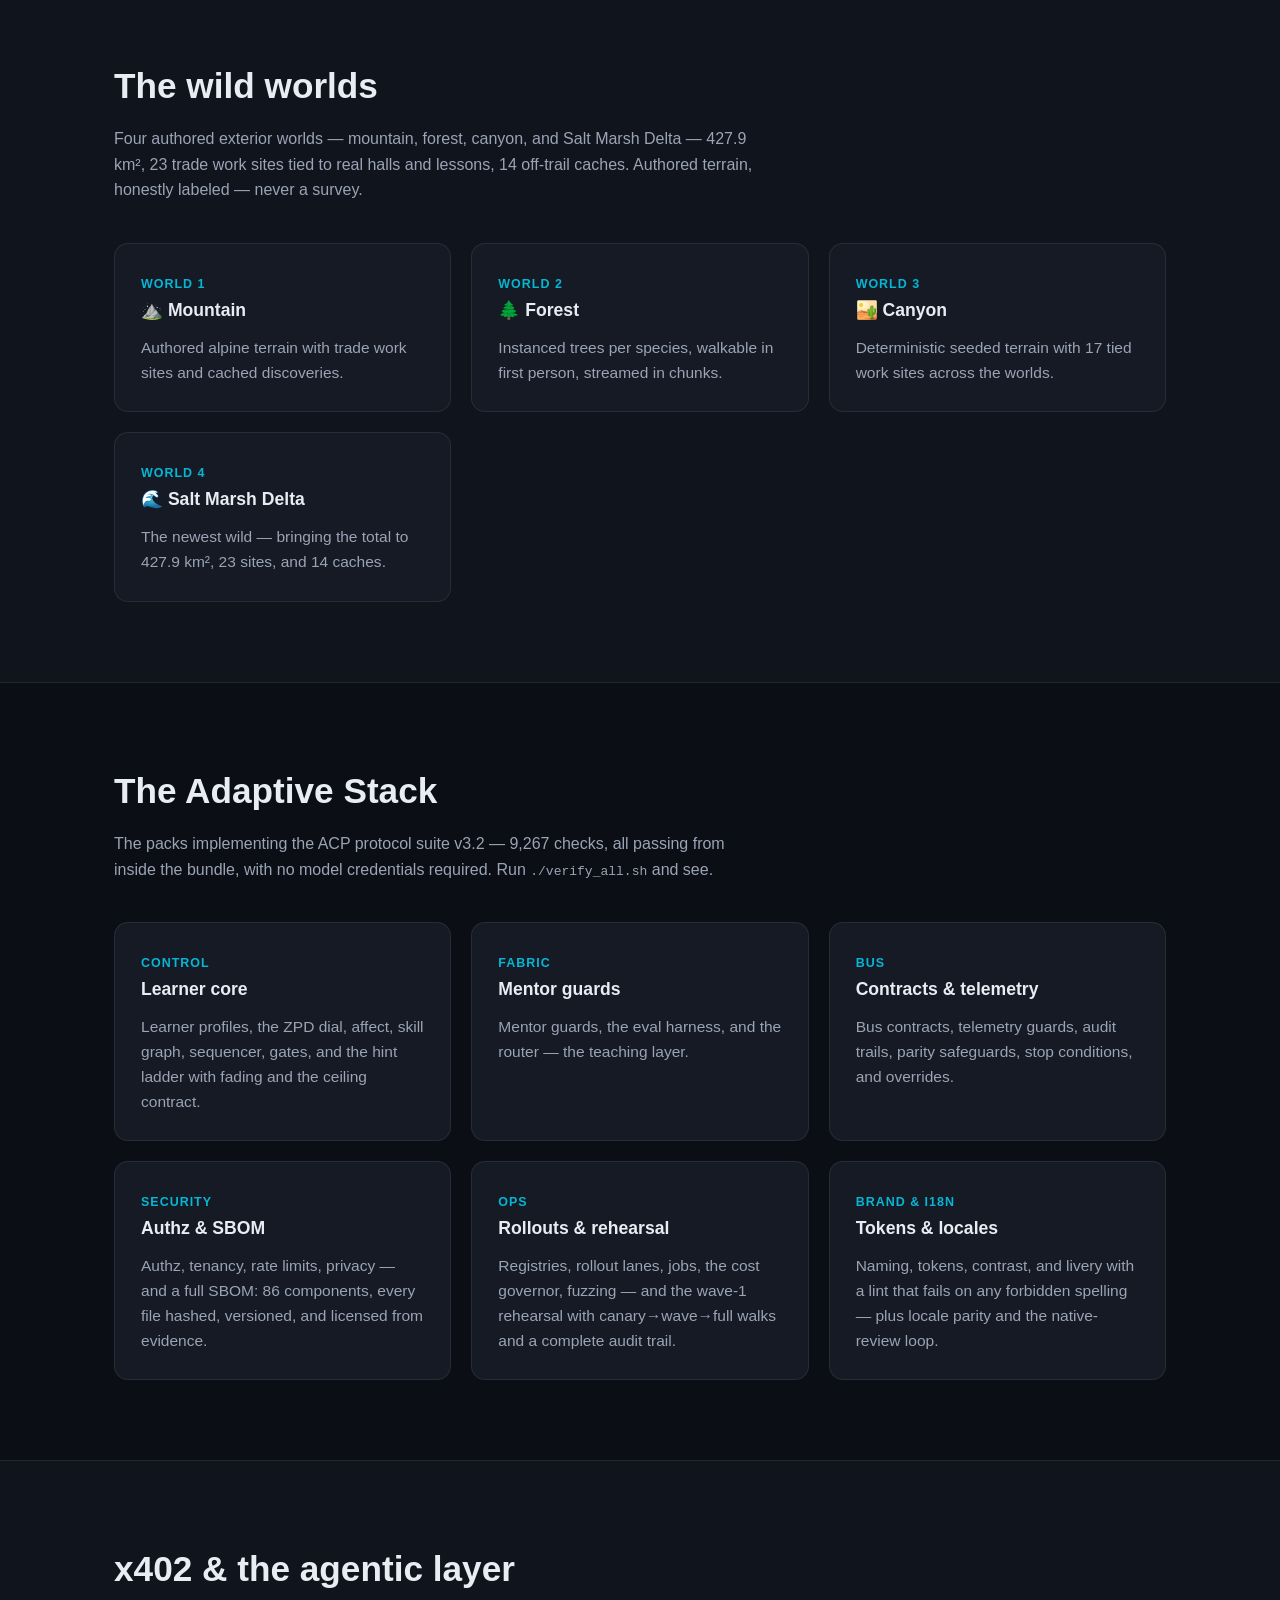
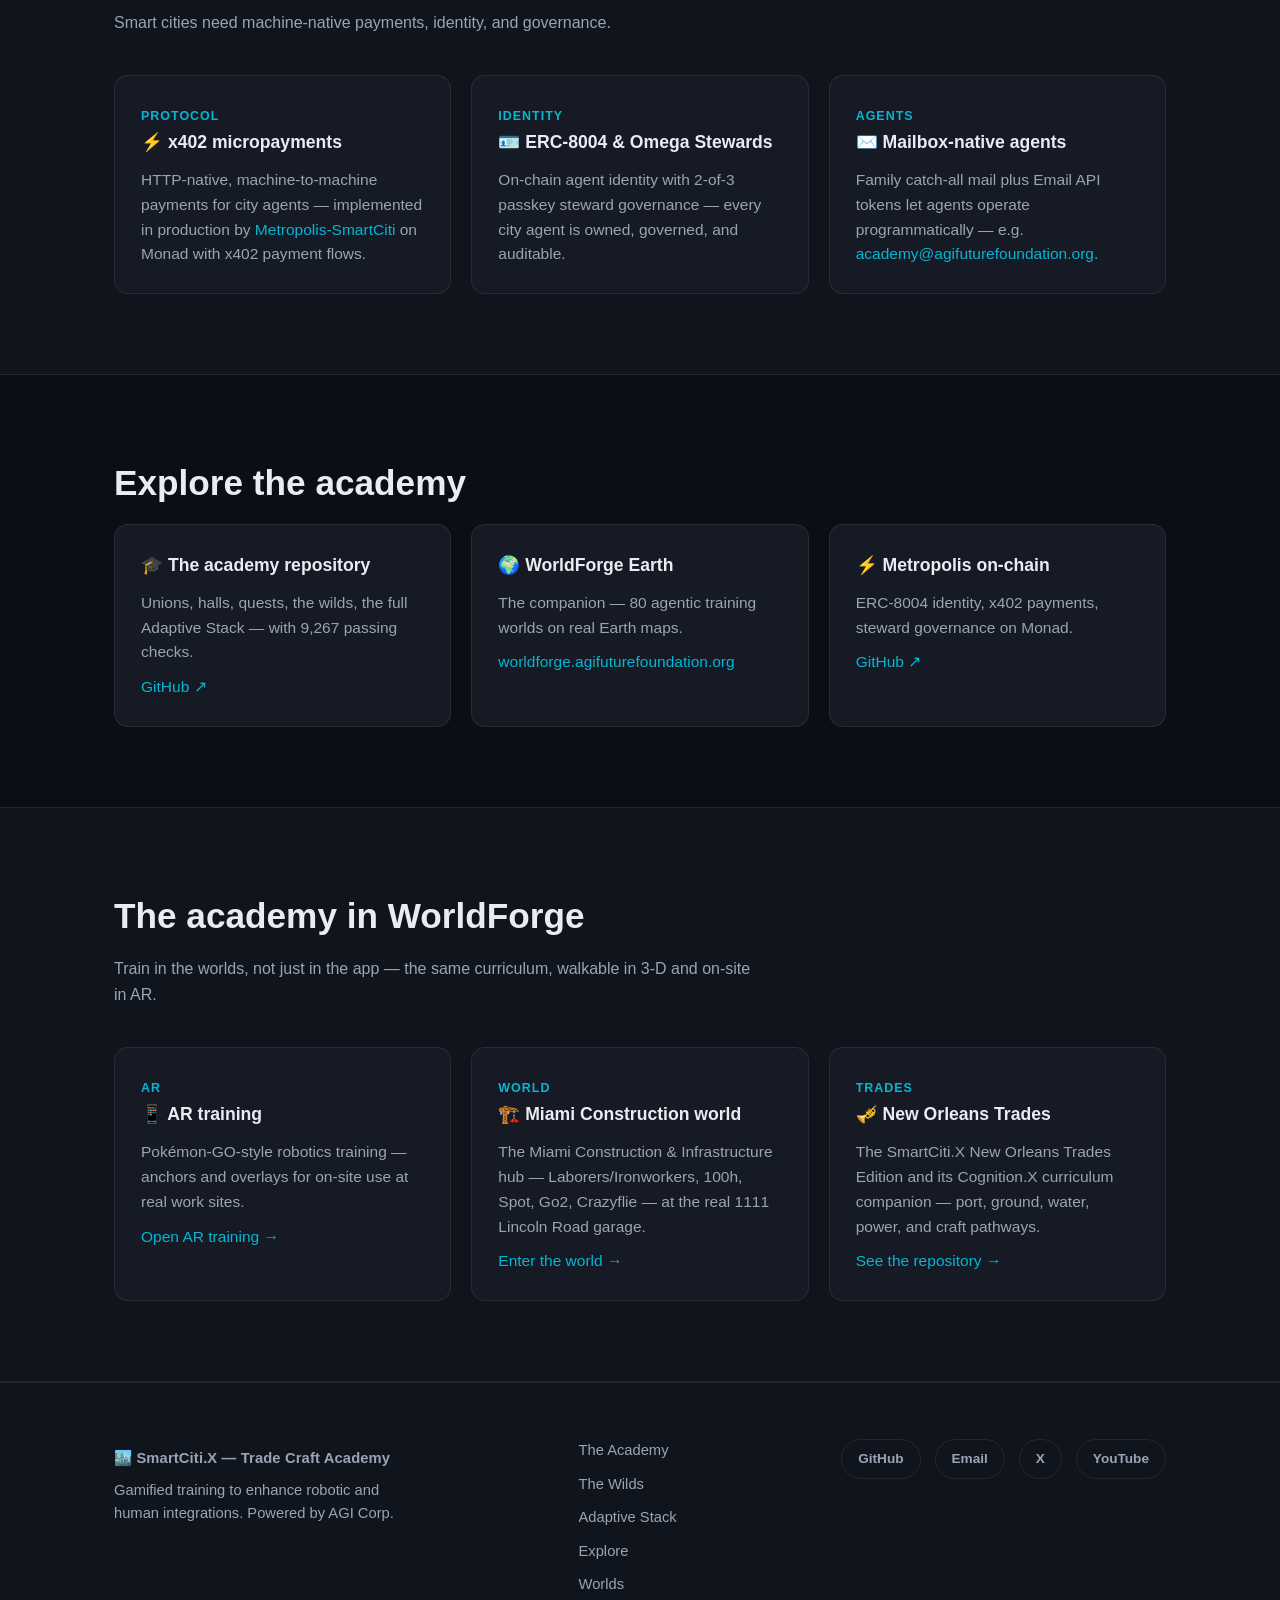
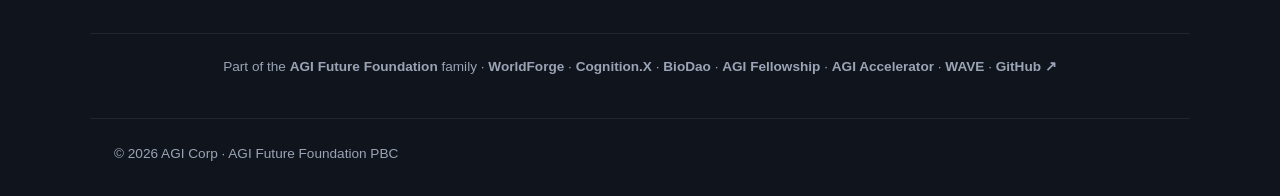
==== commit 997608fd: "WorldForge companion count corrected to 80 Co-Authored-By: Claude Code <noreply@anthropic.com>" ====
--- a/index.html
+++ b/index.html
@@ -8,7 +8,7 @@
   <meta property="og:title" content="SmartCiti.X — Trade Craft Academy" />
   <meta property="og:description" content="SmartCiti.X Trade Craft Academy — gamified training to enhance robotic and human integrations. 111 union halls, authored wilds worlds, quests, and the Adaptive Stack. Powered by AGI Corp." />
   <meta property="og:type" content="website" />
-  <meta property="og:url" content="https://smartciti.x.agifuturefoundation.org" />
+  <meta property="og:url" content="https://smartcitix.agifuturefoundation.org" />
   <meta name="twitter:card" content="summary_large_image" />
   <meta name="twitter:title" content="SmartCiti.X — Trade Craft Academy" />
   <meta name="theme-color" content="#0b0e14" />
@@ -115,7 +115,7 @@
         <h2 class="section-title">Explore the academy</h2>
         <div class="grid-3">
           <article class="card"><h3>🎓 The academy repository</h3><p>Unions, halls, quests, the wilds, the full Adaptive Stack — with 9,267 passing checks.</p><p style="margin-top:10px"><a href="https://github.com/AGIFutureFoundation/SmartCiti.X" target="_blank" rel="noopener">GitHub ↗</a></p></article>
-          <article class="card"><h3>🌍 WorldForge Earth</h3><p>The companion — 41 agentic training worlds on real Earth maps.</p><p style="margin-top:10px"><a href="https://worldforge.agifuturefoundation.org">worldforge.agifuturefoundation.org</a></p></article>
+          <article class="card"><h3>🌍 WorldForge Earth</h3><p>The companion — 80 agentic training worlds on real Earth maps.</p><p style="margin-top:10px"><a href="https://worldforge.agifuturefoundation.org">worldforge.agifuturefoundation.org</a></p></article>
           <article class="card"><h3>⚡ Metropolis on-chain</h3><p>ERC-8004 identity, x402 payments, steward governance on Monad.</p><p style="margin-top:10px"><a href="https://github.com/AGIFutureFoundation/Metropolis-SmartCiti" target="_blank" rel="noopener">GitHub ↗</a></p></article>
         </div>
       </div>
@@ -152,7 +152,7 @@
       </div>
     </div>
     <div class="container family-bar">
-      <p>Part of the <a href="https://agifuturefoundation.org">AGI Future Foundation</a> family · <a href="https://worldforge.agifuturefoundation.org">WorldForge</a> · <a href="https://cognition.x.agifuturefoundation.org">Cognition.X</a> · <a href="https://biodao.agifuturefoundation.org">BioDao</a> · <a href="https://agifellowship.church">AGI Fellowship</a> · <a href="https://agi.lease">AGI Accelerator</a> · <a href="https://bioacoustics.cloud">WAVE</a> · <a href="https://github.com/AGIFutureFoundation">GitHub ↗</a></p>
+      <p>Part of the <a href="https://agifuturefoundation.org">AGI Future Foundation</a> family · <a href="https://worldforge.agifuturefoundation.org">WorldForge</a> · <a href="https://cognitionx.agifuturefoundation.org">Cognition.X</a> · <a href="https://biodao.agifuturefoundation.org">BioDao</a> · <a href="https://agifellowship.church">AGI Fellowship</a> · <a href="https://agi.lease">AGI Accelerator</a> · <a href="https://bioacoustics.cloud">WAVE</a> · <a href="https://github.com/AGIFutureFoundation">GitHub ↗</a></p>
     </div>
     <div class="container footer-bottom"><p>© 2026 AGI Corp · AGI Future Foundation PBC</p></div>
   </footer>
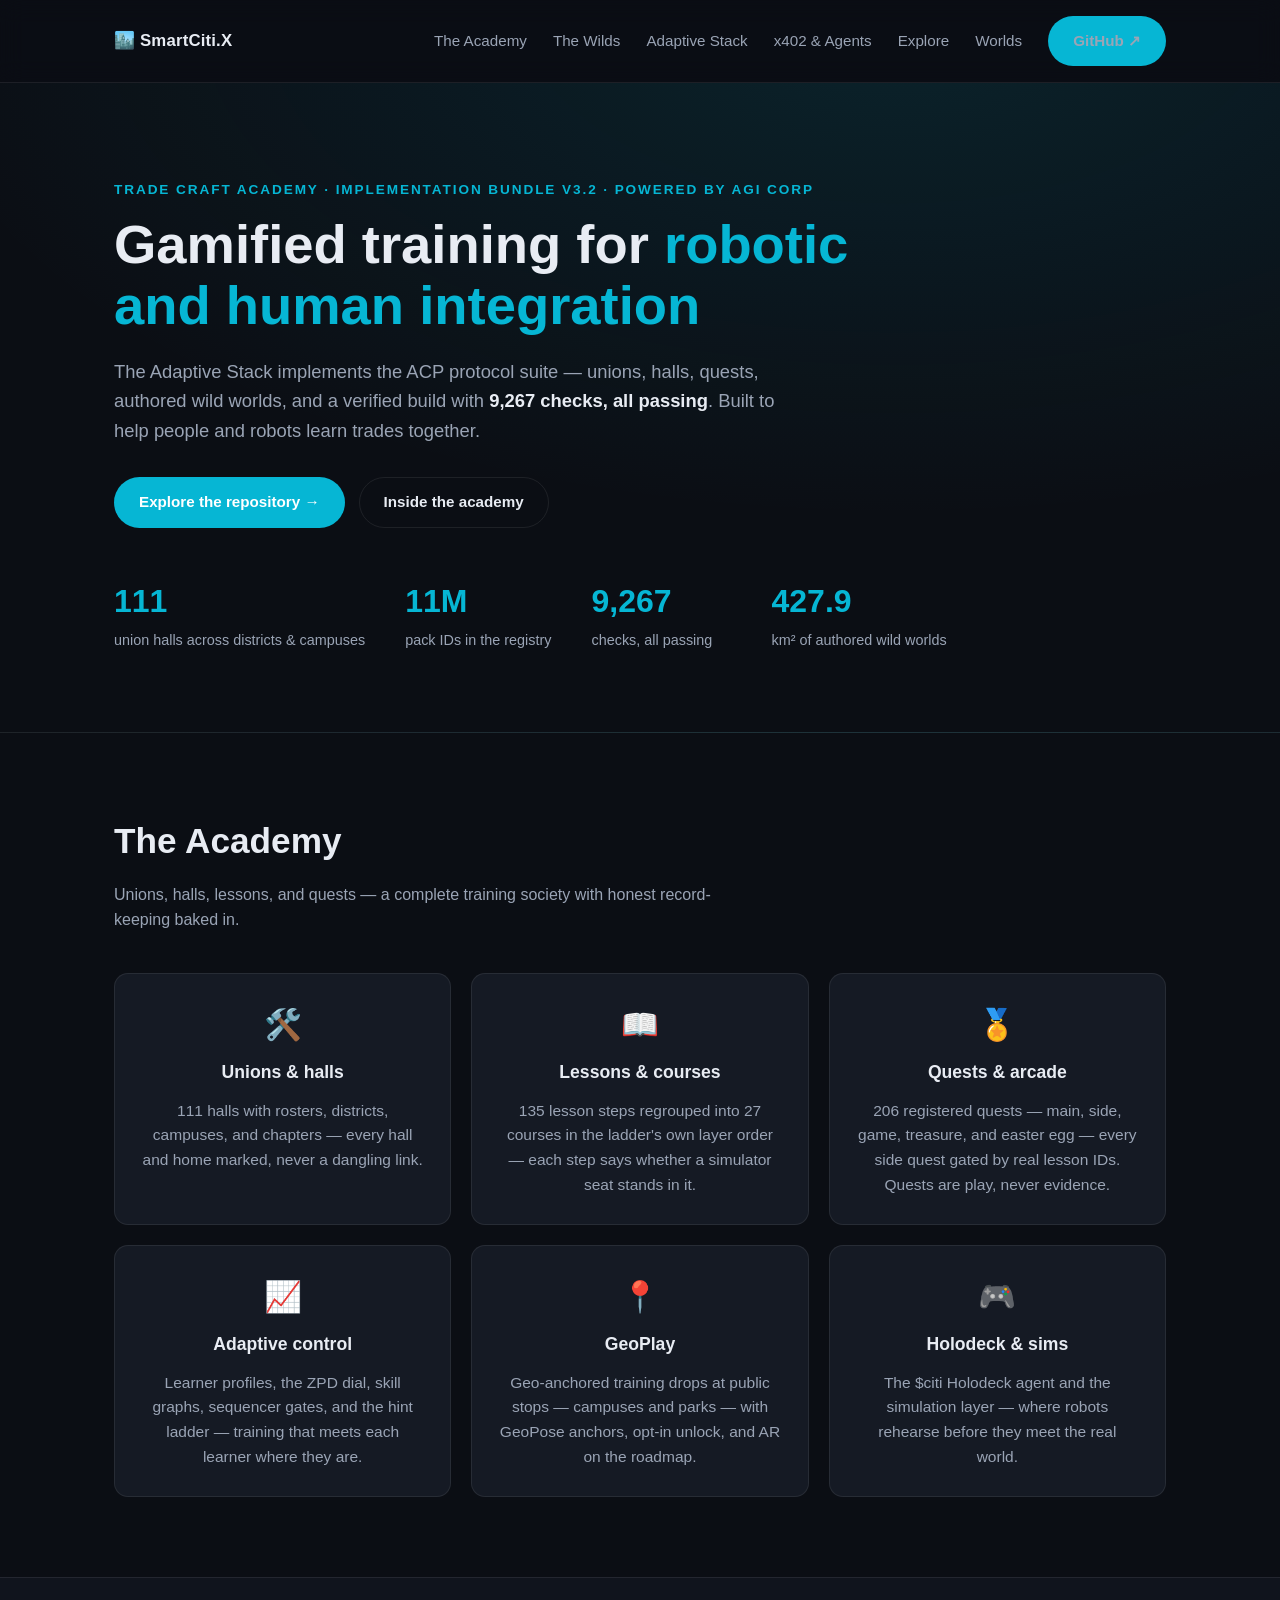
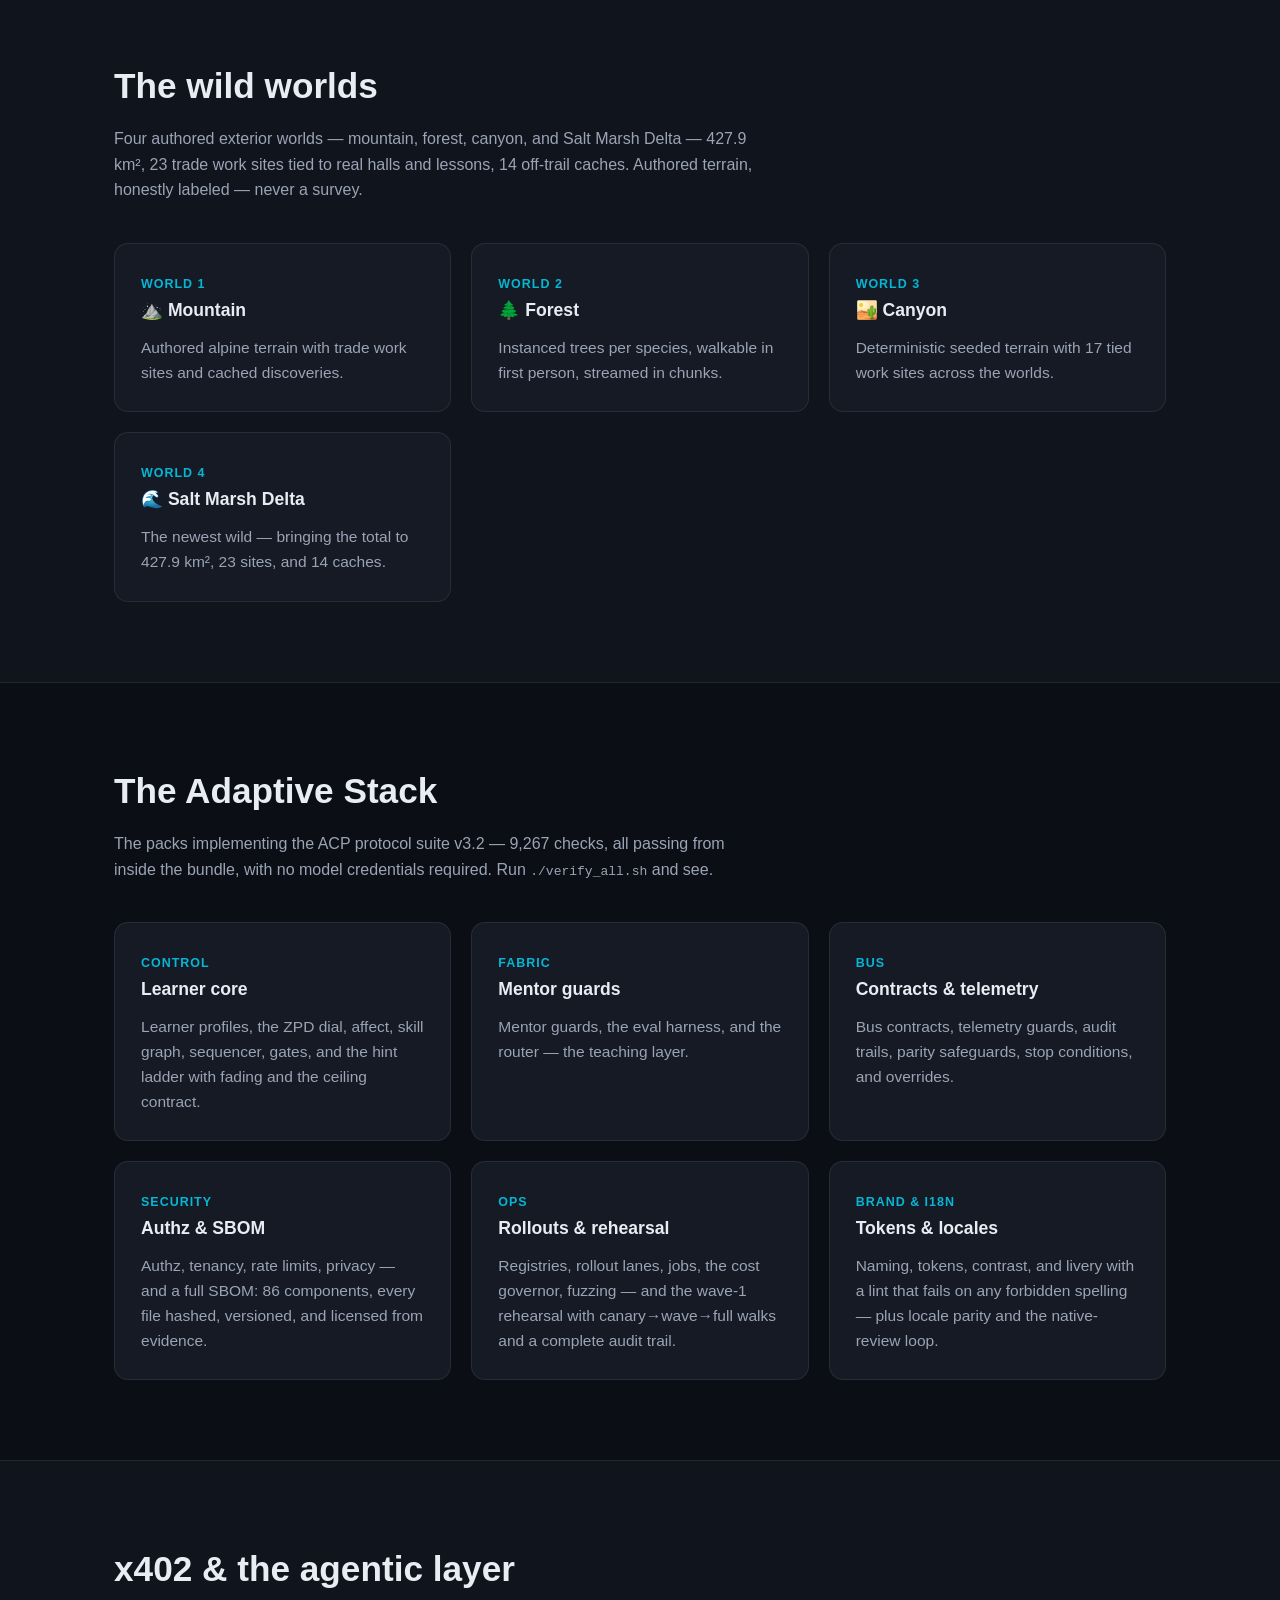
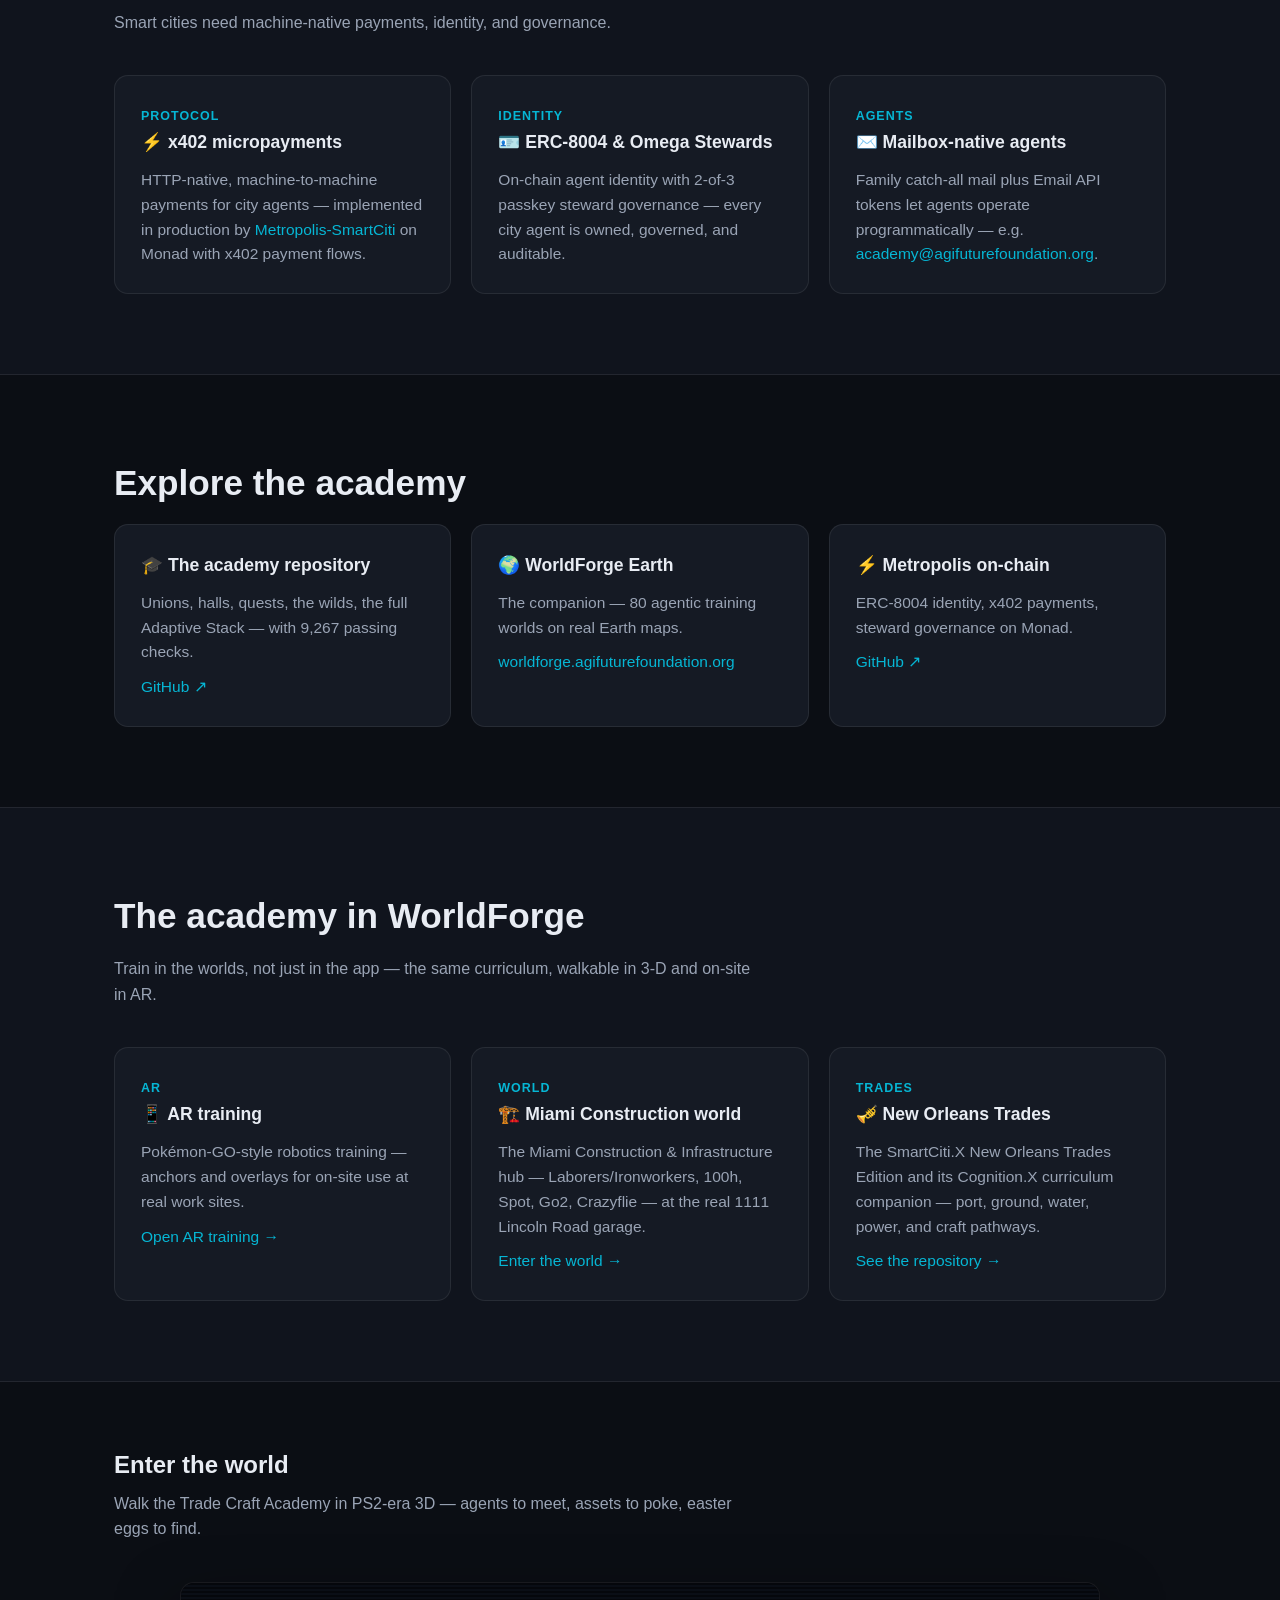
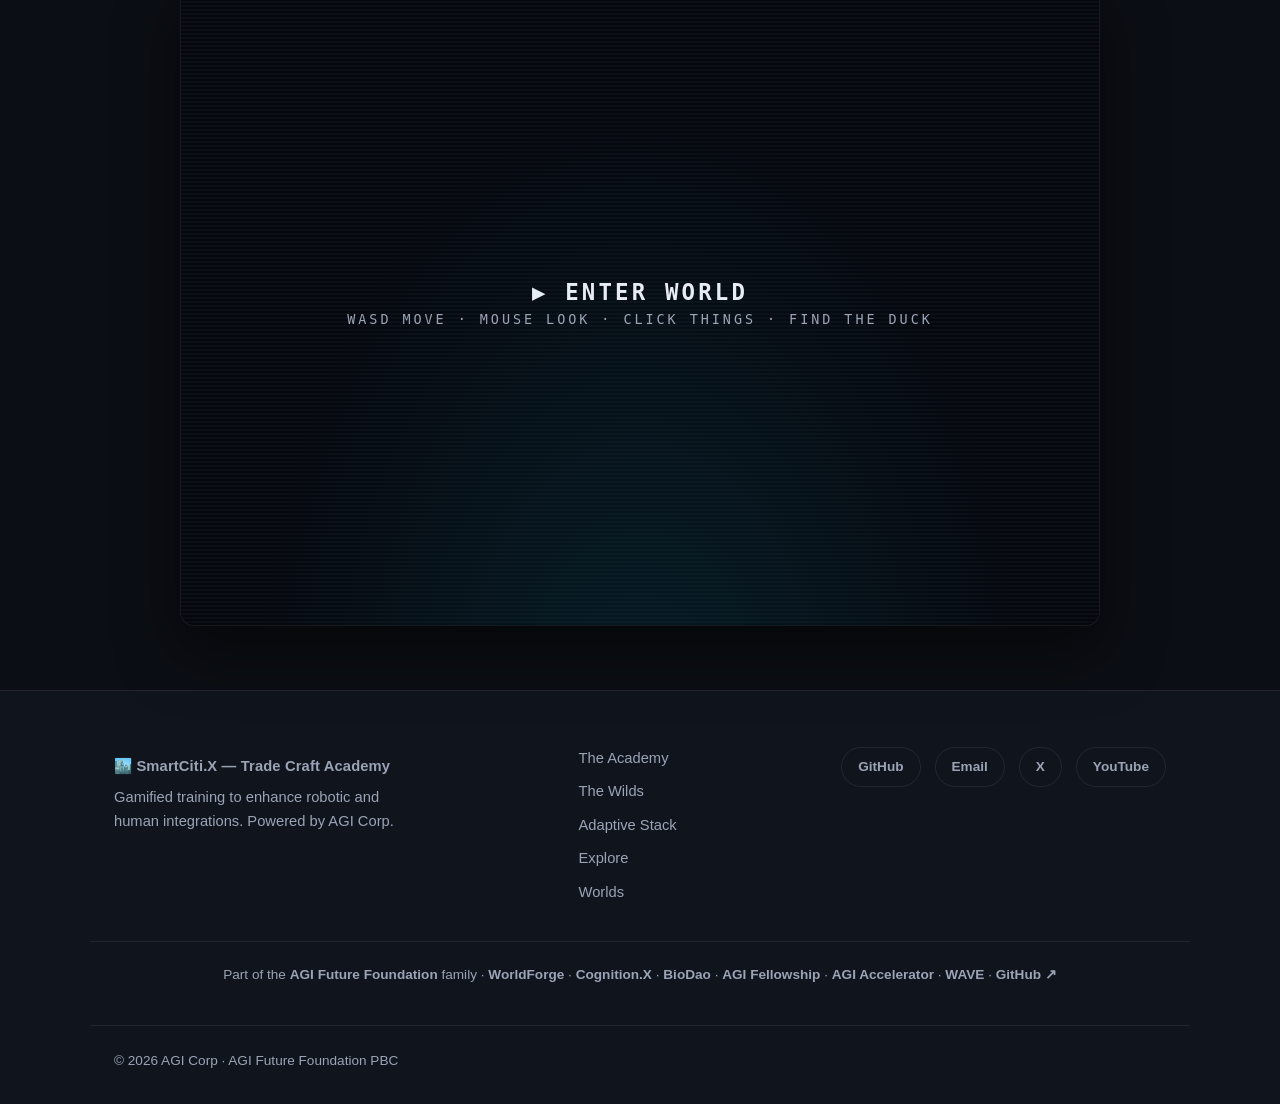
==== commit 67dbe4cd: "AGIF WORLD v1: walkable PS2-era venture environment 640x448 framebuffer, gouraud low-poly, fog. Agen" ====
--- a/index.html
+++ b/index.html
@@ -14,6 +14,7 @@
   <meta name="theme-color" content="#0b0e14" />
   <link rel="icon" href="data:image/svg+xml,%3Csvg xmlns='http://www.w3.org/2000/svg' viewBox='0 0 32 32'%3E%3Ccircle cx='16' cy='16' r='14' fill='%2306b6d4'/%3E%3C/svg%3E" />
   <link rel="stylesheet" href="styles.css" />
+  <link rel="stylesheet" href="world/world.css" />
 </head>
 <body>
   <header class="site-header">
@@ -133,7 +134,41 @@
         </div>
       </div>
     </section>
-  </main>
+  
+<section class="section" id="world-section">
+  <div class="container">
+    <h2>Enter the world</h2>
+    <p class="section-sub">Walk the Trade Craft Academy in PS2-era 3D — agents to meet, assets to poke, easter eggs to find.</p>
+    <div id="agif-world-wrap">
+      <button id="agif-world-enter">▶ ENTER WORLD<small>WASD MOVE · MOUSE LOOK · CLICK THINGS · FIND THE DUCK</small></button>
+      <canvas id="agif-world-canvas" hidden></canvas>
+      <div id="agif-world-hud" hidden></div>
+    </div>
+  </div>
+</section>
+<script src="world/scene.js"></script>
+<script>
+(function () {
+  var b = document.getElementById("agif-world-enter");
+  if (!b) return;
+  b.addEventListener("click", function () {
+    b.remove();
+    document.getElementById("agif-world-canvas").hidden = false;
+    document.getElementById("agif-world-hud").hidden = false;
+    var s = document.createElement("script");
+    s.type = "module"; s.src = "world/engine.js";
+    document.head.appendChild(s);
+    setTimeout(function () {
+      if (!window.AGIF_WORLD_OK) {
+        document.getElementById("agif-world-hud").innerHTML =
+          '<div style="position:absolute;inset:0;display:flex;align-items:center;justify-content:center;color:#9aa4b5;font:600 12px/1.8 monospace;letter-spacing:.14em;text-align:center;padding:20px;text-transform:uppercase">The world needs WebGL + CDN access<br/>The venture continues in 2D above</div>';
+      }
+    }, 5000);
+  });
+})();
+</script>
+
+</main>
 
   <footer class="site-footer">
     <div class="container footer-inner">
--- a/world/world.css
+++ b/world/world.css
@@ -0,0 +1,57 @@
+/* AGIF WORLD v1 — PS2-era world section styles (shared across the family) */
+#world-section { padding: 64px 24px; }
+#world-section h2 { margin-bottom: 6px; }
+#agif-world-wrap {
+  position: relative; width: 100%; max-width: 920px; margin: 28px auto 0;
+  aspect-ratio: 640 / 448; border-radius: 14px; overflow: hidden;
+  border: 1px solid var(--border, #232b3a); background: #05070c;
+  box-shadow: 0 24px 60px rgba(0,0,0,0.5);
+}
+#agif-world-canvas {
+  width: 100%; height: 100%; display: block; cursor: crosshair;
+  image-rendering: pixelated; image-rendering: crisp-edges;
+}
+#agif-world-enter {
+  position: absolute; inset: 0; width: 100%; height: 100%;
+  display: flex; align-items: center; justify-content: center; flex-direction: column; gap: 10px;
+  font: 700 clamp(1rem, 2.6vw, 1.4rem)/1 "monospace"; letter-spacing: 0.14em;
+  color: #e8ecf3; background:
+    radial-gradient(ellipse at 50% 120%, var(--accent-soft, rgba(79,140,255,0.12)), transparent 60%),
+    repeating-linear-gradient(0deg, #05070c 0 2px, #0a0e16 2px 4px);
+  border: 0; cursor: pointer; text-transform: uppercase;
+}
+#agif-world-enter small { font-weight: 400; letter-spacing: 0.22em; color: #9aa4b5; font-size: 0.6em; }
+#agif-world-enter:hover { color: var(--accent, #4f8cff); }
+
+#agif-world-hud { position: absolute; inset: 0; pointer-events: none; font-family: "monospace"; }
+#agif-world-hud > div { position: absolute; }
+#w-hud-top {
+  top: 0; left: 0; right: 0; display: flex; justify-content: space-between;
+  padding: 10px 14px; font-size: 11px; letter-spacing: 0.18em; color: #9aa4b5;
+  text-transform: uppercase; text-shadow: 1px 1px 0 #000;
+}
+#w-hud-hint {
+  bottom: 8px; left: 0; right: 0; text-align: center; font-size: 10px;
+  letter-spacing: 0.22em; color: rgba(154,164,181,0.75); text-transform: uppercase; text-shadow: 1px 1px 0 #000;
+}
+#w-toast {
+  top: 44px; left: 50%; transform: translate(-50%, -8px); opacity: 0; transition: all 0.25s;
+  max-width: 82%; padding: 8px 14px; border-radius: 4px;
+  background: rgba(8,10,16,0.88); border: 1px solid var(--accent, #4f8cff);
+  color: #e8ecf3; font-size: 12px; letter-spacing: 0.04em; text-align: center;
+}
+#w-toast.on { opacity: 1; transform: translate(-50%, 0); }
+#w-prompt {
+  bottom: 64px; left: 0; right: 0; text-align: center; font-size: 13px; font-weight: 700;
+  letter-spacing: 0.2em; color: #fff; text-shadow: 2px 2px 0 #000; text-transform: uppercase;
+}
+#w-dialog {
+  left: 50%; bottom: 34px; transform: translateX(-50%); width: min(88%, 560px);
+  background: rgba(8,10,16,0.92); border: 2px solid var(--accent, #4f8cff); border-radius: 6px;
+  padding: 12px 16px 14px; display: none; box-shadow: 0 10px 30px rgba(0,0,0,0.6);
+}
+#w-dialog.on { display: block; }
+#w-dlg-name { font-size: 11px; letter-spacing: 0.22em; color: var(--accent, #4f8cff); text-transform: uppercase; margin-bottom: 6px; }
+#w-dlg-text { font-size: 14px; color: #e8ecf3; line-height: 1.55; min-height: 44px; white-space: pre-wrap; }
+#w-dlg-next { font-size: 10px; color: #9aa4b5; text-align: right; visibility: hidden; animation: wbob 0.8s infinite alternate; }
+@keyframes wbob { from { opacity: 0.4; } to { opacity: 1; } }
